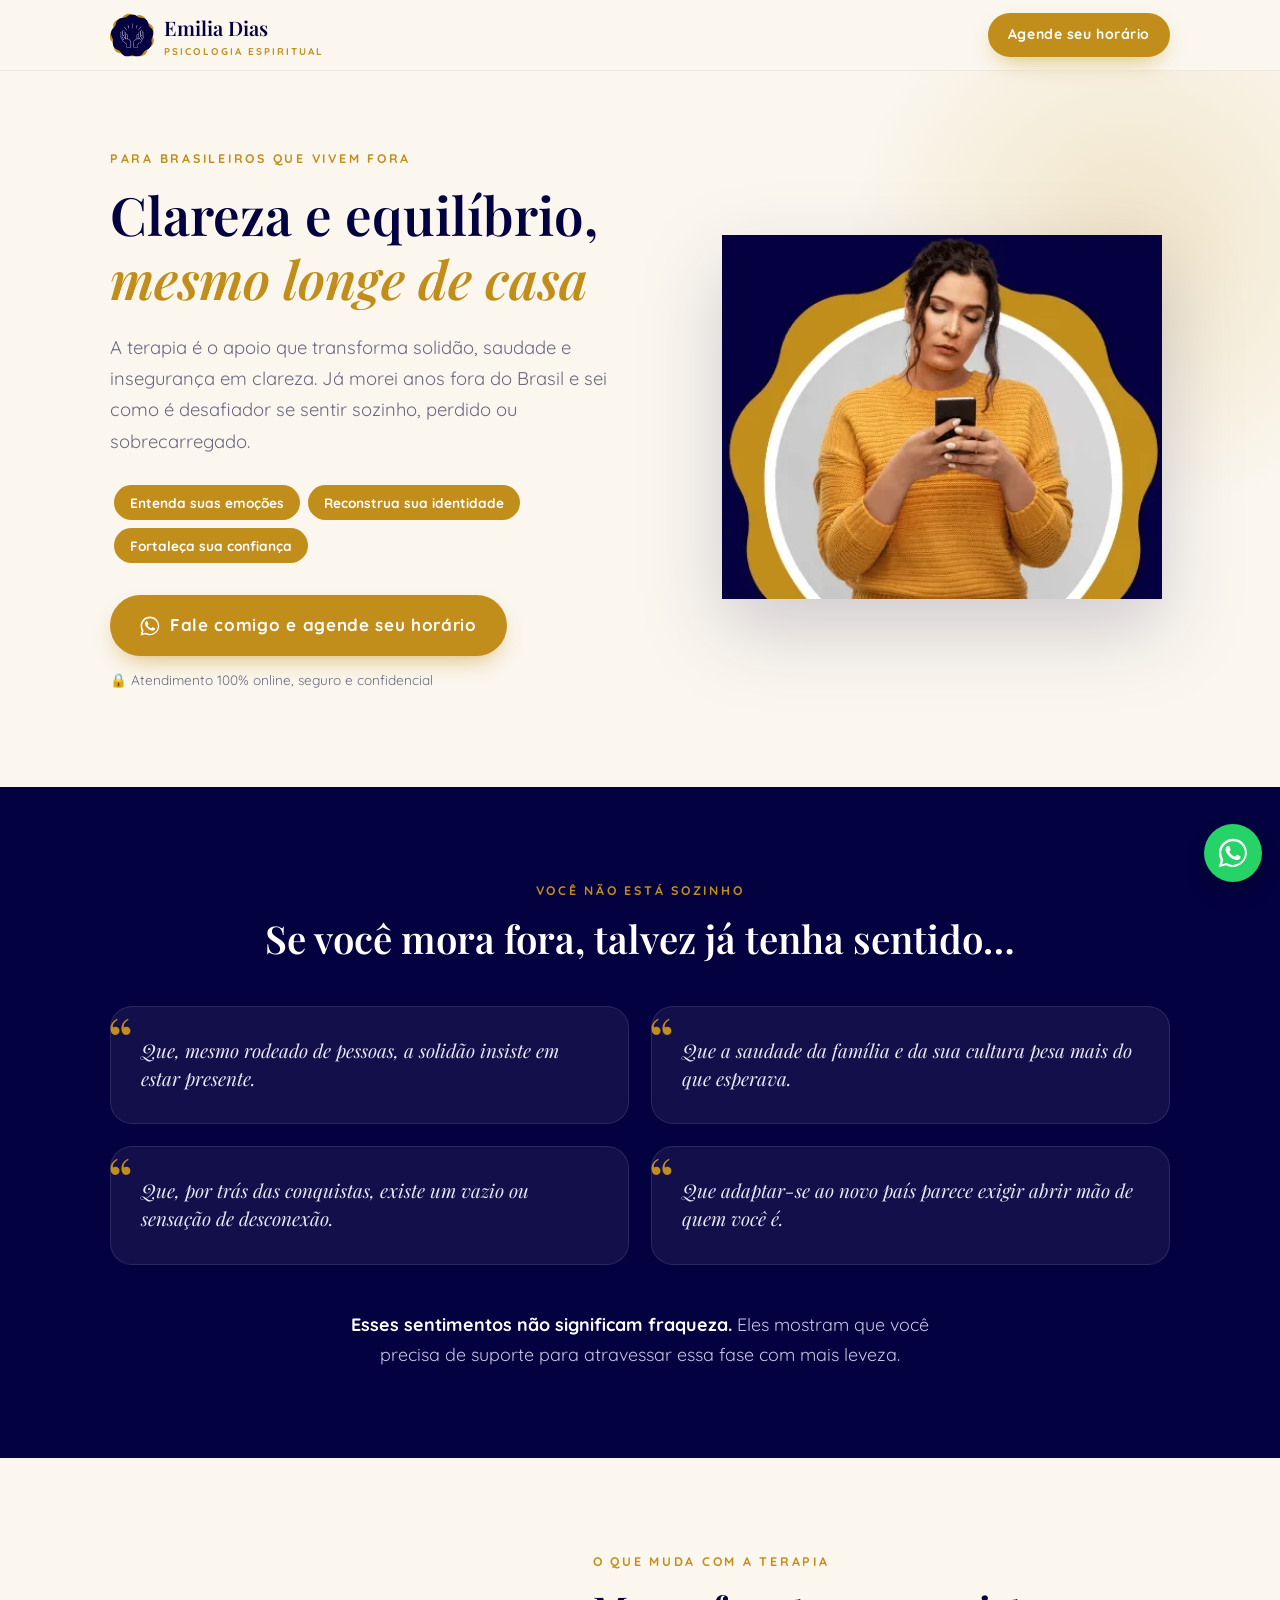
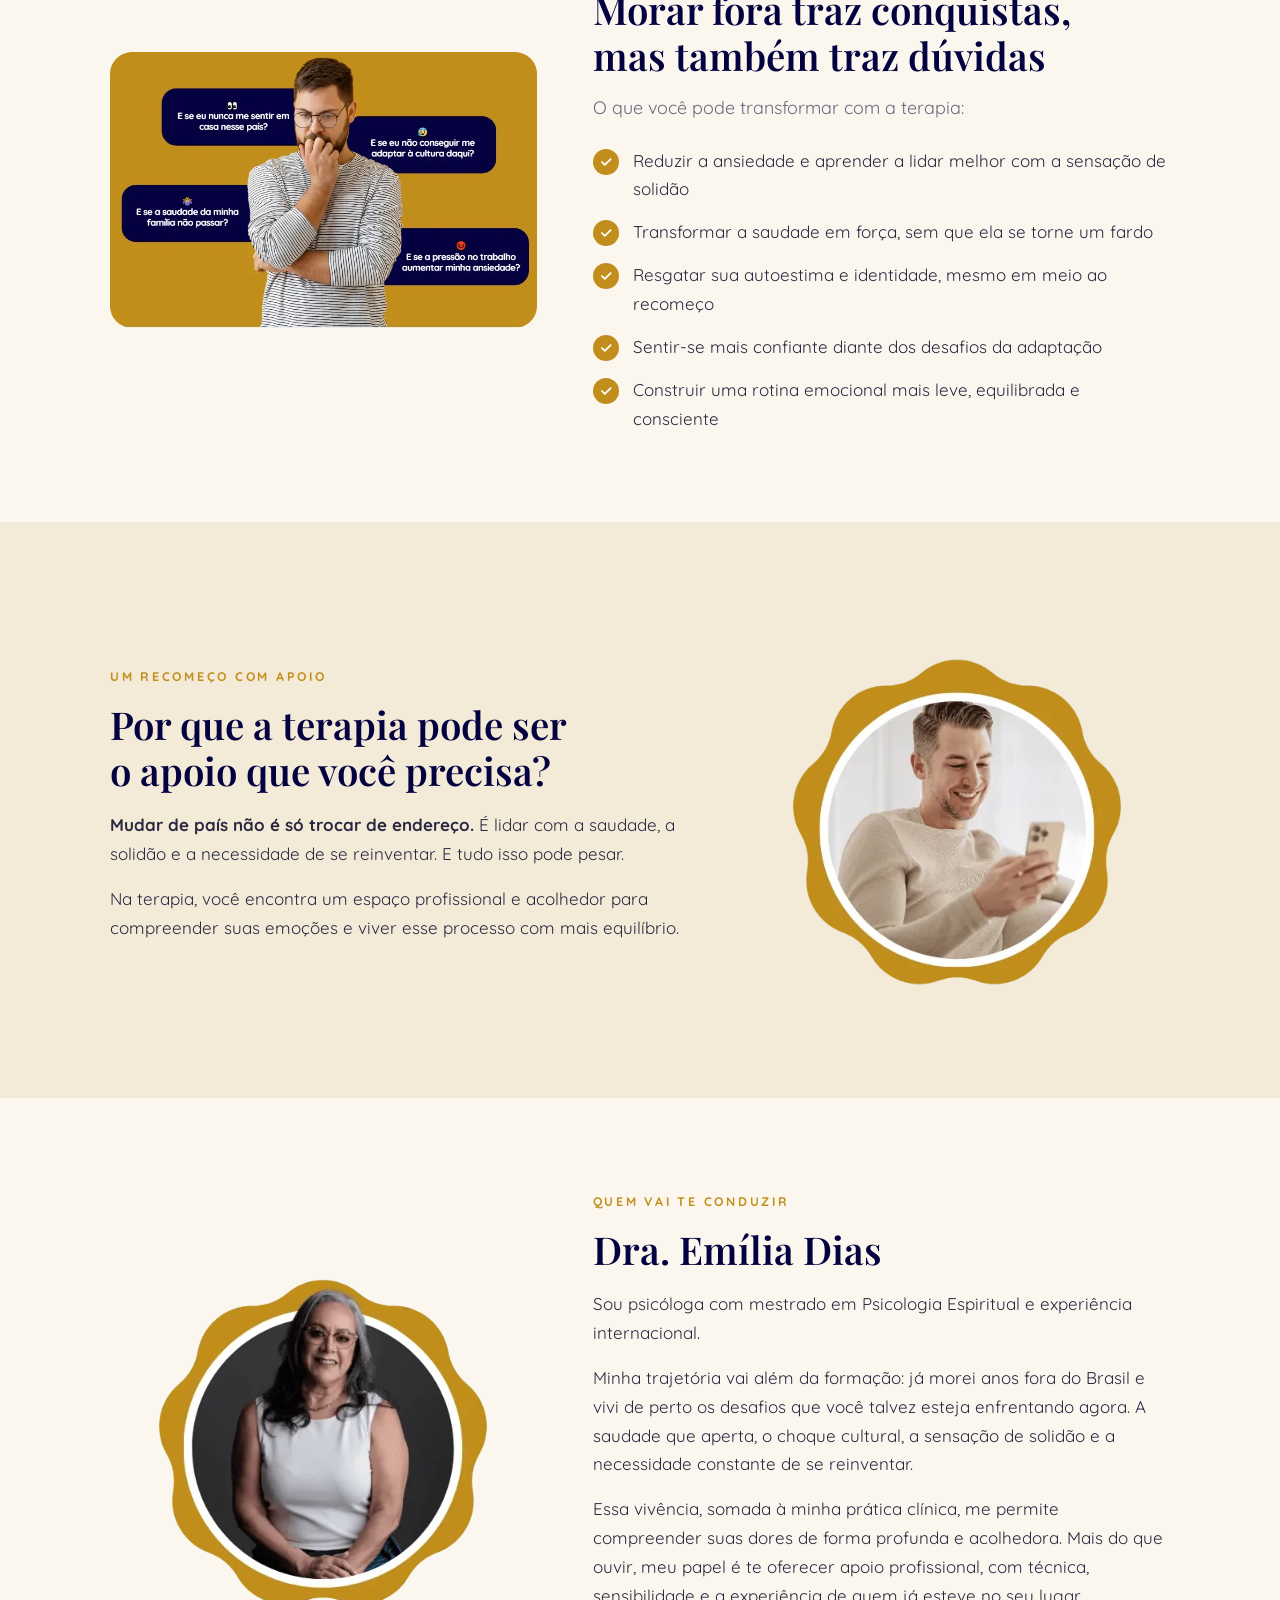
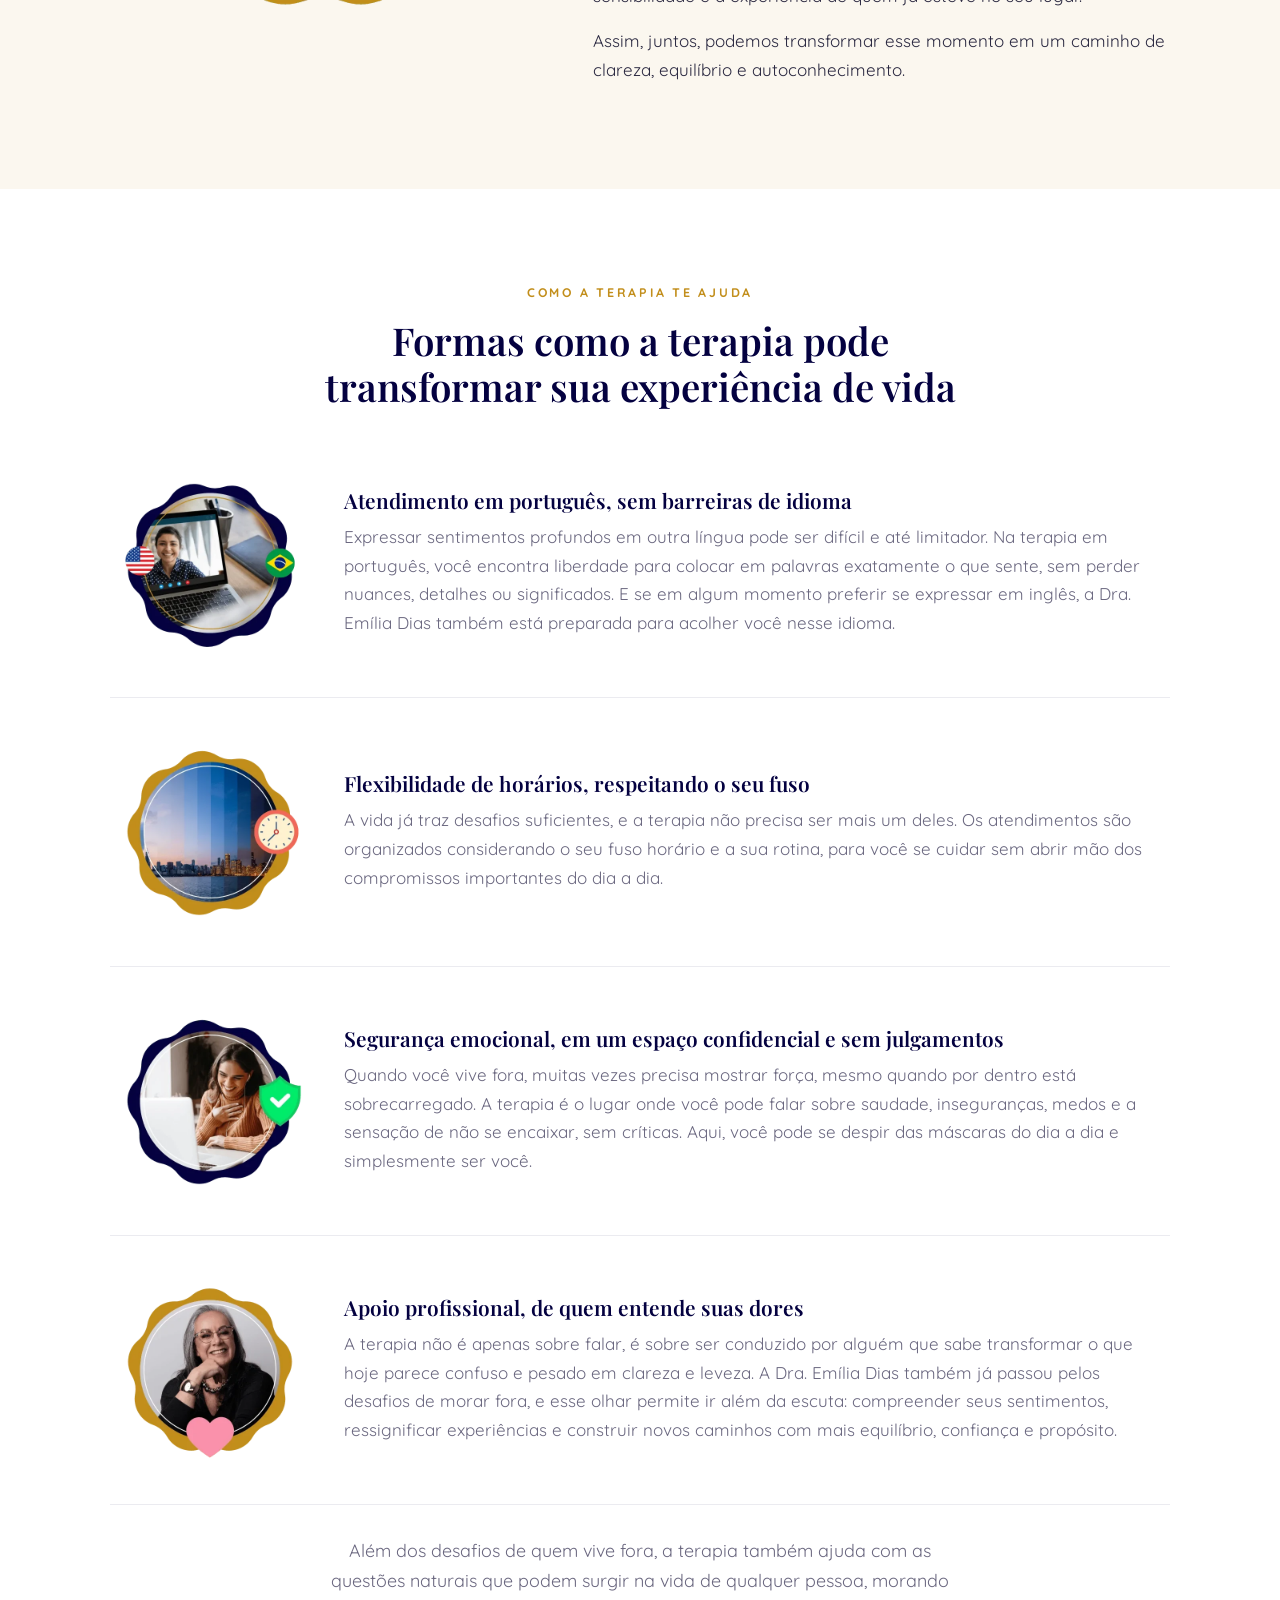
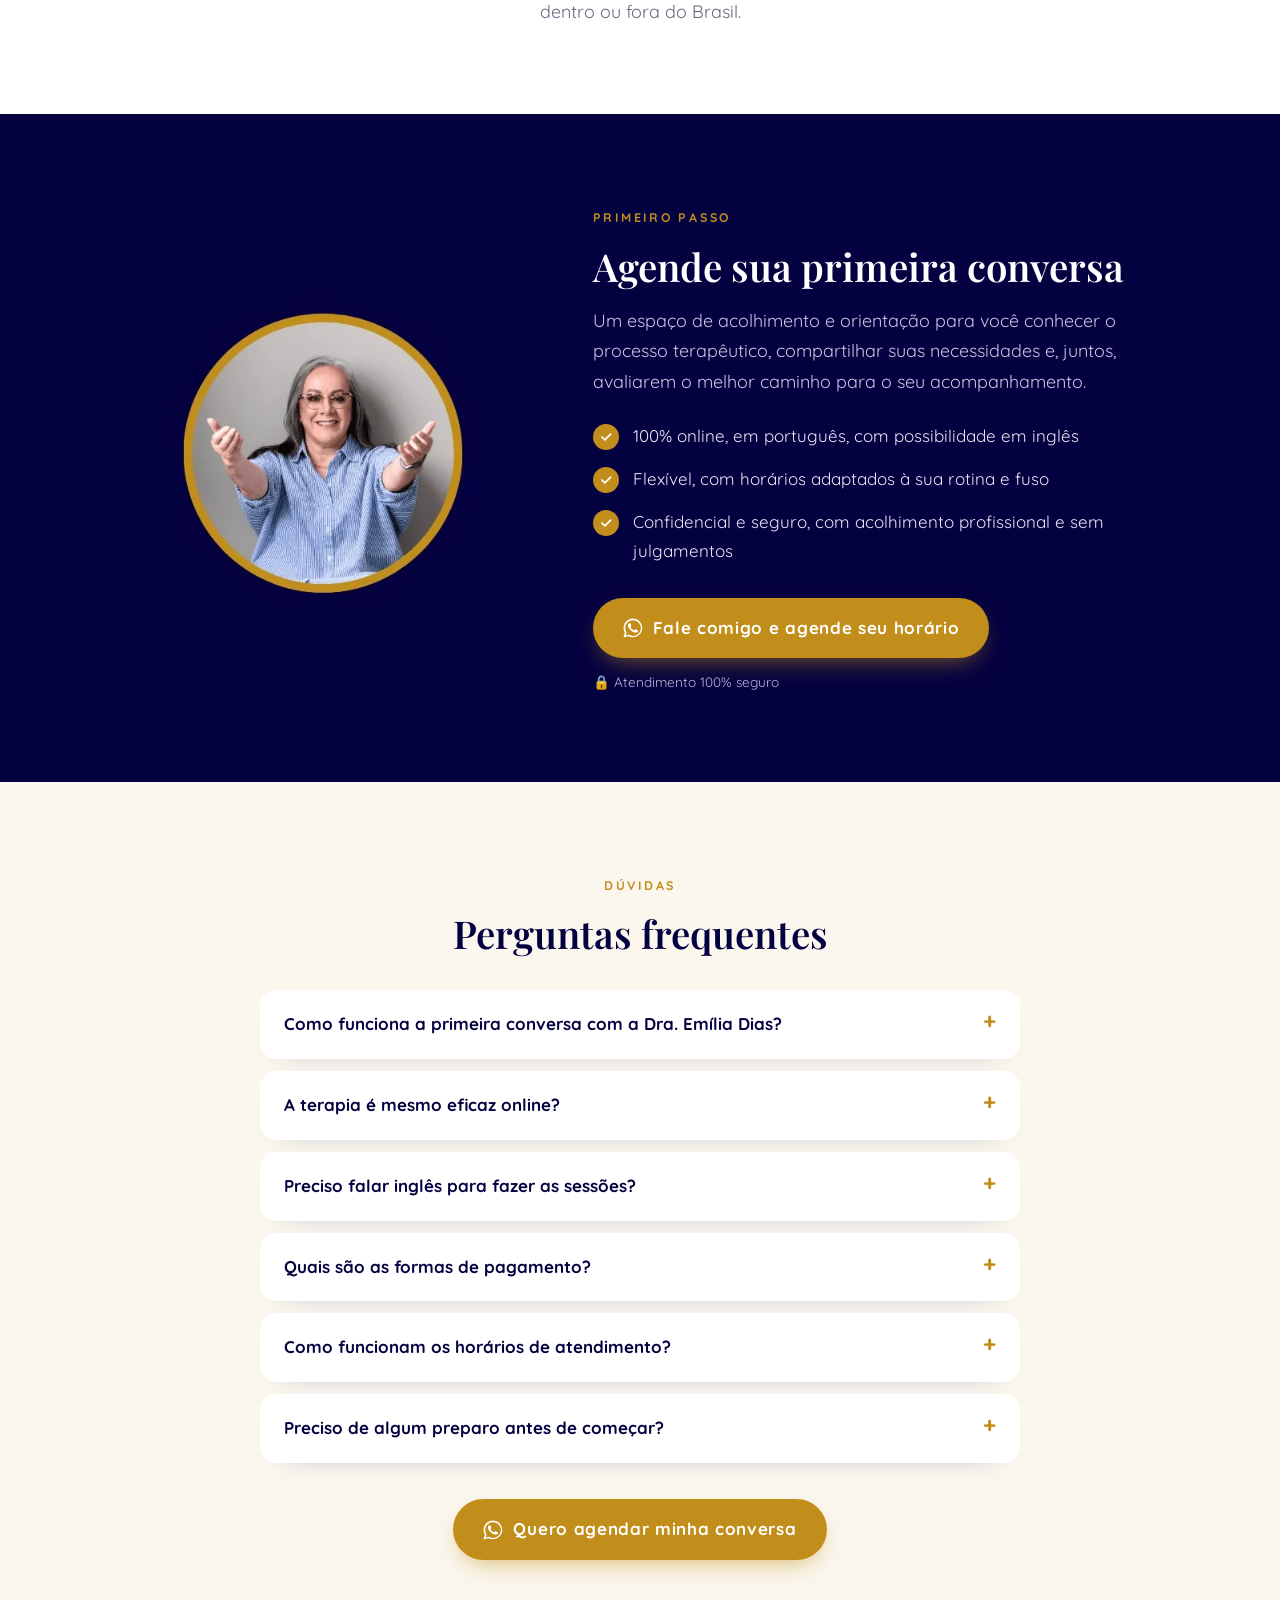
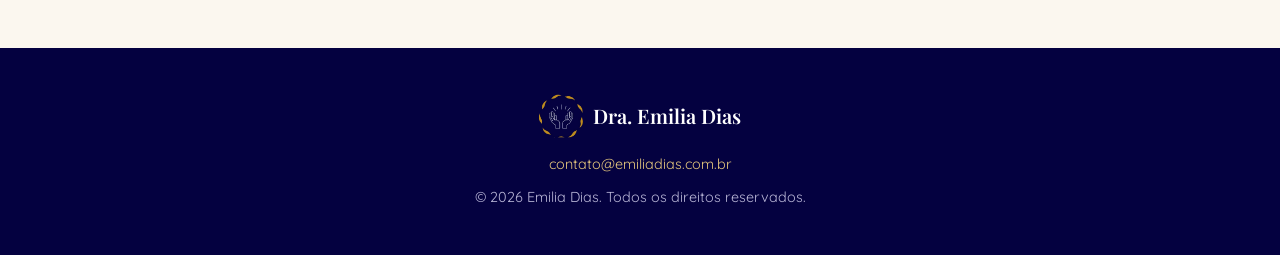
==== expatriados/index.html @ 456e0bb9 "site: home + expatriados (migração do WordPress) Co-Authored-By: Claude Opus 5.5 <noreply@anthropic." ====
<!doctype html>
<html lang="pt-BR">
<head>
<meta charset="utf-8">
<meta name="viewport" content="width=device-width,initial-scale=1">
<title>Terapia para brasileiros no exterior | Emilia Dias</title>
<meta name="description" content="Terapia online em português para quem mora fora do Brasil. Transforme solidão, saudade e insegurança em clareza e equilíbrio, com a Dra. Emília Dias.">
<link rel="canonical" href="https://emiliadias.com.br/expatriados/">
<meta property="og:title" content="Terapia para brasileiros no exterior | Emilia Dias">
<meta property="og:description" content="Clareza e equilíbrio, mesmo longe de casa. Atendimento 100% online, em português.">
<meta property="og:image" content="https://emiliadias.com.br/img/hero-celular.webp">
<meta property="og:type" content="website">
<link rel="icon" href="/img/icone.png">
<link rel="preconnect" href="https://fonts.googleapis.com"><link rel="preconnect" href="https://fonts.gstatic.com" crossorigin>
<link href="https://fonts.googleapis.com/css2?family=Playfair+Display:ital,wght@0,500;0,600;1,500&family=Quicksand:wght@400;500;700&display=swap" rel="stylesheet">
<link rel="stylesheet" href="/style.css">
<!-- Google Tag Manager -->
<script>(function(w,d,s,l,i){w[l]=w[l]||[];w[l].push({'gtm.start':new Date().getTime(),event:'gtm.js'});var f=d.getElementsByTagName(s)[0],j=d.createElement(s),dl=l!='dataLayer'?'&l='+l:'';j.async=true;j.src='https://www.googletagmanager.com/gtm.js?id='+i+dl;f.parentNode.insertBefore(j,f);})(window,document,'script','dataLayer','GTM-WFKLLGWW');</script>
</head>
<body>
<noscript><iframe src="https://www.googletagmanager.com/ns.html?id=GTM-WFKLLGWW" height="0" width="0" style="display:none;visibility:hidden"></iframe></noscript>

<header class="top">
  <div class="wrap">
    <a class="brand" href="/"><img src="/img/icone.webp" alt=""><span>Emilia Dias<small>Psicologia Espiritual</small></span></a>
    <a class="btn sm" data-wa href="#">Agende seu horário</a>
  </div>
</header>

<section class="hero">
  <div class="wrap">
    <div>
      <span class="eyebrow">Para brasileiros que vivem fora</span>
      <h1>Clareza e equilíbrio, <em>mesmo longe de casa</em></h1>
      <p class="lead">A terapia é o apoio que transforma solidão, saudade e insegurança em clareza. Já morei anos fora do Brasil e sei como é desafiador se sentir sozinho, perdido ou sobrecarregado.</p>
      <div style="margin:-8px 0 28px">
        <span class="pill">Entenda suas emoções</span><span class="pill">Reconstrua sua identidade</span><span class="pill">Fortaleça sua confiança</span>
      </div>
      <a class="btn" data-wa href="#"><svg viewBox="0 0 24 24"><use href="#wa"/></svg>Fale comigo e agende seu horário</a>
      <p class="note">🔒 Atendimento 100% online, seguro e confidencial</p>
    </div>
    <div class="halo"><img src="/img/hero-celular.webp" alt="Mulher olhando o celular" width="421" height="348"></div>
  </div>
</section>

<section class="dark">
  <div class="wrap">
    <div class="center reveal" style="margin-bottom:44px">
      <span class="eyebrow">Você não está sozinho</span>
      <h2>Se você mora fora, talvez já tenha sentido…</h2>
    </div>
    <div class="grid g2">
      <div class="card quote reveal">Que, mesmo rodeado de pessoas, a solidão insiste em estar presente.</div>
      <div class="card quote reveal">Que a saudade da família e da sua cultura pesa mais do que esperava.</div>
      <div class="card quote reveal">Que, por trás das conquistas, existe um vazio ou sensação de desconexão.</div>
      <div class="card quote reveal">Que adaptar-se ao novo país parece exigir abrir mão de quem você é.</div>
    </div>
    <p class="lead center reveal" style="margin:44px auto 0"><strong style="color:#fff">Esses sentimentos não significam fraqueza.</strong> Eles mostram que você precisa de suporte para atravessar essa fase com mais leveza.</p>
  </div>
</section>

<section>
  <div class="wrap split">
    <div class="media reveal"><img src="/img/duvidas.webp" alt="Homem pensativo com dúvidas sobre a vida fora do Brasil" loading="lazy" width="796" height="515" style="max-width:520px;border-radius:var(--radius)"></div>
    <div class="reveal">
      <span class="eyebrow">O que muda com a terapia</span>
      <h2>Morar fora traz conquistas, mas também traz dúvidas</h2>
      <p class="lead" style="margin:14px 0 24px">O que você pode transformar com a terapia:</p>
      <ul class="checks">
        <li>Reduzir a ansiedade e aprender a lidar melhor com a sensação de solidão</li>
        <li>Transformar a saudade em força, sem que ela se torne um fardo</li>
        <li>Resgatar sua autoestima e identidade, mesmo em meio ao recomeço</li>
        <li>Sentir-se mais confiante diante dos desafios da adaptação</li>
        <li>Construir uma rotina emocional mais leve, equilibrada e consciente</li>
      </ul>
    </div>
  </div>
</section>

<section style="background:var(--sand)">
  <div class="wrap split rev">
    <div class="media reveal"><img src="/img/homem-celular.webp" alt="Homem sorrindo ao celular" loading="lazy" width="500" height="500"></div>
    <div class="reveal prose">
      <span class="eyebrow">Um recomeço com apoio</span>
      <h2 style="margin-bottom:18px">Por que a terapia pode ser o apoio que você precisa?</h2>
      <p><strong>Mudar de país não é só trocar de endereço.</strong> É lidar com a saudade, a solidão e a necessidade de se reinventar. E tudo isso pode pesar.</p>
      <p>Na terapia, você encontra um espaço profissional e acolhedor para compreender suas emoções e viver esse processo com mais equilíbrio.</p>
    </div>
  </div>
</section>

<section>
  <div class="wrap split">
    <div class="media reveal"><img src="/img/emilia-retrato.webp" alt="Dra. Emília Dias" loading="lazy" width="500" height="500"></div>
    <div class="reveal prose">
      <span class="eyebrow">Quem vai te conduzir</span>
      <h2 style="margin-bottom:18px">Dra. Emília Dias</h2>
      <p>Sou psicóloga com mestrado em Psicologia Espiritual e experiência internacional.</p>
      <p>Minha trajetória vai além da formação: já morei anos fora do Brasil e vivi de perto os desafios que você talvez esteja enfrentando agora. A saudade que aperta, o choque cultural, a sensação de solidão e a necessidade constante de se reinventar.</p>
      <p>Essa vivência, somada à minha prática clínica, me permite compreender suas dores de forma profunda e acolhedora. Mais do que ouvir, meu papel é te oferecer apoio profissional, com técnica, sensibilidade e a experiência de quem já esteve no seu lugar.</p>
      <p>Assim, juntos, podemos transformar esse momento em um caminho de clareza, equilíbrio e autoconhecimento.</p>
    </div>
  </div>
</section>

<section style="background:#fff">
  <div class="wrap">
    <div class="center reveal" style="margin-bottom:20px">
      <span class="eyebrow">Como a terapia te ajuda</span>
      <h2>Formas como a terapia pode transformar sua experiência de vida</h2>
    </div>
    <div class="benefit reveal">
      <img src="/img/idioma.webp" alt="" loading="lazy" width="500" height="500">
      <div><h3>Atendimento em português, sem barreiras de idioma</h3>
      <p>Expressar sentimentos profundos em outra língua pode ser difícil e até limitador. Na terapia em português, você encontra liberdade para colocar em palavras exatamente o que sente, sem perder nuances, detalhes ou significados. E se em algum momento preferir se expressar em inglês, a Dra. Emília Dias também está preparada para acolher você nesse idioma.</p></div>
    </div>
    <div class="benefit reveal">
      <img src="/img/fuso.webp" alt="" loading="lazy" width="500" height="500">
      <div><h3>Flexibilidade de horários, respeitando o seu fuso</h3>
      <p>A vida já traz desafios suficientes, e a terapia não precisa ser mais um deles. Os atendimentos são organizados considerando o seu fuso horário e a sua rotina, para você se cuidar sem abrir mão dos compromissos importantes do dia a dia.</p></div>
    </div>
    <div class="benefit reveal">
      <img src="/img/seguranca.webp" alt="" loading="lazy" width="500" height="500">
      <div><h3>Segurança emocional, em um espaço confidencial e sem julgamentos</h3>
      <p>Quando você vive fora, muitas vezes precisa mostrar força, mesmo quando por dentro está sobrecarregado. A terapia é o lugar onde você pode falar sobre saudade, inseguranças, medos e a sensação de não se encaixar, sem críticas. Aqui, você pode se despir das máscaras do dia a dia e simplesmente ser você.</p></div>
    </div>
    <div class="benefit reveal">
      <img src="/img/apoio.webp" alt="" loading="lazy" width="500" height="500">
      <div><h3>Apoio profissional, de quem entende suas dores</h3>
      <p>A terapia não é apenas sobre falar, é sobre ser conduzido por alguém que sabe transformar o que hoje parece confuso e pesado em clareza e leveza. A Dra. Emília Dias também já passou pelos desafios de morar fora, e esse olhar permite ir além da escuta: compreender seus sentimentos, ressignificar experiências e construir novos caminhos com mais equilíbrio, confiança e propósito.</p></div>
    </div>
    <p class="lead center reveal" style="margin:30px auto 0">Além dos desafios de quem vive fora, a terapia também ajuda com as questões naturais que podem surgir na vida de qualquer pessoa, morando dentro ou fora do Brasil.</p>
  </div>
</section>

<section class="dark">
  <div class="wrap split">
    <div class="media reveal"><img src="/img/emilia-acolhe.webp" alt="Dra. Emília Dias de braços abertos" loading="lazy" width="500" height="500"></div>
    <div class="reveal">
      <span class="eyebrow">Primeiro passo</span>
      <h2>Agende sua primeira conversa</h2>
      <p class="lead" style="margin:16px 0 26px">Um espaço de acolhimento e orientação para você conhecer o processo terapêutico, compartilhar suas necessidades e, juntos, avaliarem o melhor caminho para o seu acompanhamento.</p>
      <ul class="checks" style="margin-bottom:32px">
        <li>100% online, em português, com possibilidade em inglês</li>
        <li>Flexível, com horários adaptados à sua rotina e fuso</li>
        <li>Confidencial e seguro, com acolhimento profissional e sem julgamentos</li>
      </ul>
      <a class="btn" data-wa href="#"><svg viewBox="0 0 24 24"><use href="#wa"/></svg>Fale comigo e agende seu horário</a>
      <p class="note" style="color:#b9b6d6">🔒 Atendimento 100% seguro</p>
    </div>
  </div>
</section>

<section class="faq">
  <div class="wrap" style="max-width:800px">
    <div class="center reveal" style="margin-bottom:34px">
      <span class="eyebrow">Dúvidas</span>
      <h2>Perguntas frequentes</h2>
    </div>
    <details><summary>Como funciona a primeira conversa com a Dra. Emília Dias?</summary><p>É um momento de acolhimento e avaliação, em que você pode compartilhar suas necessidades e entender como o processo terapêutico funciona. Juntos, vocês definem o melhor caminho para o seu acompanhamento psicológico.</p></details>
    <details><summary>A terapia é mesmo eficaz online?</summary><p>Sim. A terapia online é tão eficaz quanto a presencial. Você terá um espaço seguro, confidencial e acolhedor, podendo se expressar com liberdade no conforto da sua casa, em qualquer lugar do mundo.</p></details>
    <details><summary>Preciso falar inglês para fazer as sessões?</summary><p>Não. Os atendimentos são feitos em português, sem barreiras de idioma. Caso prefira, a Dra. Emília Dias também pode conduzir a sessão em inglês.</p></details>
    <details><summary>Quais são as formas de pagamento?</summary><p>Você pode pagar via PIX ou cartão de crédito internacional, de forma prática e segura pelo Mercado Pago.</p></details>
    <details><summary>Como funcionam os horários de atendimento?</summary><p>Os horários são flexíveis e adaptados ao seu fuso, sempre dentro da agenda da Dra. Emília Dias, para que você consiga manter a terapia sem comprometer sua rotina.</p></details>
    <details><summary>Preciso de algum preparo antes de começar?</summary><p>Não. Basta ter um local tranquilo e acesso à internet. O mais importante é estar disposto a olhar para dentro e dar o primeiro passo em direção ao seu bem-estar emocional.</p></details>
    <div class="center" style="margin-top:36px"><a class="btn" data-wa href="#"><svg viewBox="0 0 24 24"><use href="#wa"/></svg>Quero agendar minha conversa</a></div>
  </div>
</section>

<footer>
  <div class="wrap">
    <a class="brand" href="/"><img src="/img/icone.webp" alt=""><span>Dra. Emilia Dias</span></a>
    <p><a href="mailto:contato@emiliadias.com.br">contato@emiliadias.com.br</a></p>
    <p style="margin-top:8px">© <span id="ano">2026</span> Emilia Dias. Todos os direitos reservados.</p>
  </div>
</footer>

<a class="float" data-wa href="#" aria-label="Falar no WhatsApp"><svg viewBox="0 0 24 24"><use href="#wa"/></svg></a>

<svg width="0" height="0" style="position:absolute"><symbol id="wa" viewBox="0 0 24 24"><path d="M17.47 14.38c-.3-.15-1.76-.87-2.03-.97-.27-.1-.47-.15-.67.15-.2.3-.77.97-.94 1.17-.17.2-.35.22-.65.07-.3-.15-1.26-.46-2.4-1.48-.89-.79-1.49-1.77-1.66-2.07-.17-.3-.02-.46.13-.61.13-.13.3-.35.45-.52.15-.17.2-.3.3-.5.1-.2.05-.37-.02-.52-.08-.15-.67-1.62-.92-2.22-.24-.58-.49-.5-.67-.51h-.57c-.2 0-.52.07-.8.37-.27.3-1.04 1.02-1.04 2.48s1.07 2.88 1.21 3.08c.15.2 2.1 3.2 5.08 4.49.71.31 1.26.49 1.69.63.71.23 1.36.2 1.87.12.57-.09 1.76-.72 2.01-1.41.25-.7.25-1.29.17-1.41-.07-.13-.27-.2-.57-.35M12.05 21.5h-.01a9.4 9.4 0 0 1-4.8-1.31l-.34-.2-3.57.93.95-3.48-.22-.36a9.43 9.43 0 0 1-1.44-5.03c0-5.2 4.24-9.44 9.45-9.44a9.4 9.4 0 0 1 6.68 2.77 9.38 9.38 0 0 1 2.76 6.68c0 5.2-4.24 9.44-9.46 9.44m8.04-17.48A11.3 11.3 0 0 0 12.05.67C5.78.67.68 5.77.68 12.04c0 2 .52 3.96 1.52 5.68L.58 23.33l5.73-1.5a11.33 11.33 0 0 0 5.43 1.38h.01c6.26 0 11.36-5.1 11.37-11.37a11.3 11.3 0 0 0-3.33-8.04"/></symbol></svg>
<script>
  // repassa a origem do anúncio (utm_campaign) na mensagem, já que o formulário saiu
  var q=new URLSearchParams(location.search), camp=q.get('utm_campaign');
  var msg='Oi, Dra. Emília! Moro fora do Brasil e gostaria de agendar uma primeira conversa.'+(camp?' ('+camp+')':'');
  var WA='https://wa.me/5512992134004?text='+encodeURIComponent(msg);
  document.querySelectorAll('[data-wa]').forEach(function(a){a.href=WA;a.target='_blank';a.rel='noopener';a.addEventListener('click',function(){(window.dataLayer=window.dataLayer||[]).push({event:'whatsapp_click',page:'expatriados'})})});
  document.getElementById('ano').textContent=new Date().getFullYear();
  var io=new IntersectionObserver(function(es){es.forEach(function(e){if(e.isIntersecting){e.target.classList.add('in');io.unobserve(e.target)}})},{threshold:.15});
  document.querySelectorAll('.reveal').forEach(function(el){io.observe(el)});
</script>
</body>
</html>
---- style.css ----
:root{
  --navy:#040140; --navy-2:#14105a; --gold:#c28e1b; --gold-soft:#e6c77d;
  --cream:#fbf7ef; --sand:#f3ead8; --ink:#2a2840; --muted:#6b6880;
  --radius:22px; --wrap:1100px;
  --serif:'Playfair Display',Georgia,serif; --sans:'Quicksand',system-ui,sans-serif;
}
*{box-sizing:border-box;margin:0;padding:0}
html{scroll-behavior:smooth}
body{font-family:var(--sans);color:var(--ink);background:var(--cream);line-height:1.7;font-size:17px;-webkit-font-smoothing:antialiased}
img{max-width:100%;height:auto;display:block}
a{color:inherit}
.wrap{max-width:var(--wrap);margin:0 auto;padding:0 20px}
h1,h2,h3{font-family:var(--serif);color:var(--navy);line-height:1.2;font-weight:600}
h1{font-size:clamp(2.1rem,5vw,3.3rem);text-wrap:balance}
h2{text-wrap:balance}
h2{font-size:clamp(1.6rem,3.6vw,2.4rem)}
h3{font-size:1.3rem}
em{font-style:italic;color:var(--gold)}
.eyebrow{display:inline-block;font-size:.78rem;letter-spacing:.22em;text-transform:uppercase;color:var(--gold);font-weight:700;margin-bottom:14px}
section{padding:88px 0}

/* topo */
.top{position:sticky;top:0;z-index:20;background:rgba(251,247,239,.86);backdrop-filter:blur(10px);border-bottom:1px solid rgba(4,1,64,.06)}
.top .wrap{display:flex;align-items:center;justify-content:space-between;height:70px}
.brand{display:flex;align-items:center;gap:10px;text-decoration:none}
.brand img{width:44px;height:44px}
.brand span{font-family:var(--serif);font-size:1.25rem;color:var(--navy);font-weight:600}
.brand small{display:block;font-family:var(--sans);font-size:.62rem;letter-spacing:.2em;color:var(--gold);text-transform:uppercase;font-weight:700;margin-top:-2px}

/* botões */
.btn{display:inline-flex;align-items:center;gap:10px;background:var(--gold);color:#fff;text-decoration:none;font-weight:700;letter-spacing:.04em;padding:16px 30px;border-radius:999px;box-shadow:0 10px 26px -10px rgba(194,142,27,.7);transition:transform .2s,box-shadow .2s,background .2s}
.btn:hover{transform:translateY(-2px);background:#b07f12;box-shadow:0 14px 30px -10px rgba(194,142,27,.8)}
.btn svg{width:20px;height:20px;fill:currentColor}
.btn.sm{padding:10px 20px;font-size:.88rem}
.btn.ghost{background:transparent;color:var(--navy);border:1.5px solid var(--navy);box-shadow:none}
.btn.ghost:hover{background:var(--navy);color:#fff}
.note{font-size:.85rem;color:var(--muted);margin-top:12px;display:flex;align-items:center;gap:6px}

/* hero */
.hero{position:relative;overflow:hidden;padding:72px 0 96px}
.hero::before{content:"";position:absolute;width:620px;height:620px;right:-160px;top:-140px;background:radial-gradient(circle,rgba(194,142,27,.18),transparent 65%);border-radius:50%}
.hero .wrap{display:grid;grid-template-columns:1.1fr .9fr;gap:48px;align-items:center;position:relative}
.hero p.lead{font-size:1.15rem;color:var(--muted);margin:22px 0 32px;max-width:520px}
.halo{position:relative;justify-self:center;max-width:440px;width:100%}
.halo img{width:100%;filter:drop-shadow(0 30px 40px rgba(4,1,64,.18));animation:float 7s ease-in-out infinite}
@keyframes float{50%{transform:translateY(-10px)}}

/* faixa escura */
.dark{background:var(--navy);color:#e9e7f5}
.dark h2,.dark h3{color:#fff}
.dark .muted{color:#b9b6d6}

/* cards */
.grid{display:grid;gap:22px}
.g2{grid-template-columns:repeat(2,1fr)}
.g3{grid-template-columns:repeat(3,1fr)}
.card{background:#fff;border-radius:var(--radius);padding:30px;box-shadow:0 1px 0 rgba(4,1,64,.04),0 18px 40px -26px rgba(4,1,64,.35)}
.dark .card{background:rgba(255,255,255,.06);box-shadow:none;border:1px solid rgba(255,255,255,.1)}
.quote{font-family:var(--serif);font-size:1.18rem;font-style:italic;line-height:1.5;position:relative;padding-top:30px}
.quote::before{content:"\201C";position:absolute;top:-16px;left:-4px;font-size:4rem;color:var(--gold);font-style:normal}

.checks{list-style:none;display:grid;gap:14px}
.checks li{display:flex;gap:14px;align-items:flex-start}
.checks li::before{content:"";flex:0 0 26px;height:26px;border-radius:50%;background:var(--gold) url("data:image/svg+xml,%3Csvg xmlns='http://www.w3.org/2000/svg' viewBox='0 0 24 24' fill='none' stroke='white' stroke-width='3' stroke-linecap='round' stroke-linejoin='round'%3E%3Cpath d='M5 12l5 5L20 7'/%3E%3C/svg%3E") center/14px no-repeat;margin-top:2px}

.split{display:grid;grid-template-columns:.85fr 1.15fr;gap:56px;align-items:center}
.split.rev{grid-template-columns:1.15fr .85fr}
.split.rev .media{order:2}
.media img{max-width:400px;margin:0 auto;width:100%}
.prose p{margin-bottom:16px}
.center{text-align:center}
.center .lead{margin-left:auto;margin-right:auto}
.lead{font-size:1.12rem;color:var(--muted);max-width:640px}
.dark .lead{color:#c8c5e3}

.pill{display:inline-block;background:var(--gold);color:#fff;font-weight:700;border-radius:999px;padding:6px 16px;font-size:.85rem;margin:4px}

/* beneficios */
.benefit{display:grid;grid-template-columns:200px 1fr;gap:34px;align-items:center;padding:34px 0;border-bottom:1px solid rgba(4,1,64,.08)}
.benefit:last-child{border-bottom:0}
.benefit img{width:200px}
.benefit p{color:var(--muted);margin-top:10px}

/* faq */
.faq details{background:#fff;border-radius:16px;padding:20px 24px;margin-bottom:12px;box-shadow:0 12px 30px -24px rgba(4,1,64,.4)}
.faq summary{cursor:pointer;font-weight:700;color:var(--navy);list-style:none;display:flex;justify-content:space-between;gap:16px}
.faq summary::-webkit-details-marker{display:none}
.faq summary::after{content:"+";font-size:1.4rem;color:var(--gold);line-height:1;transition:transform .2s}
.faq details[open] summary::after{transform:rotate(45deg)}
.faq details p{margin-top:12px;color:var(--muted)}

/* rodapé */
footer{background:var(--navy);color:#b9b6d6;padding:46px 0;text-align:center;font-size:.9rem}
footer .brand{justify-content:center;margin-bottom:14px}
footer .brand span{color:#fff}
footer a{color:var(--gold-soft);text-decoration:none}

/* whatsapp flutuante */
.float{position:fixed;right:18px;bottom:18px;width:58px;height:58px;border-radius:50%;background:#25d366;display:grid;place-items:center;box-shadow:0 12px 26px -8px rgba(0,0,0,.35);z-index:30;transition:transform .2s}
.float:hover{transform:scale(1.07)}
.float svg{width:30px;height:30px;fill:#fff}

.reveal{opacity:0;transform:translateY(18px);transition:opacity .7s ease,transform .7s ease}
.reveal.in{opacity:1;transform:none}
@media (prefers-reduced-motion:reduce){.reveal{opacity:1;transform:none}.halo img{animation:none}}

@media (max-width:860px){
  section{padding:64px 0}
  .hero{padding:40px 0 64px}
  .hero .wrap,.split,.split.rev{grid-template-columns:1fr;gap:32px}
  .split.rev .media{order:0}
  .halo{max-width:320px}
  .g2,.g3{grid-template-columns:1fr}
  .benefit{grid-template-columns:1fr;text-align:center;gap:16px}
  .benefit img{width:170px;margin:0 auto}
  .top .btn.sm{display:none}
  .media img{max-width:300px}
}
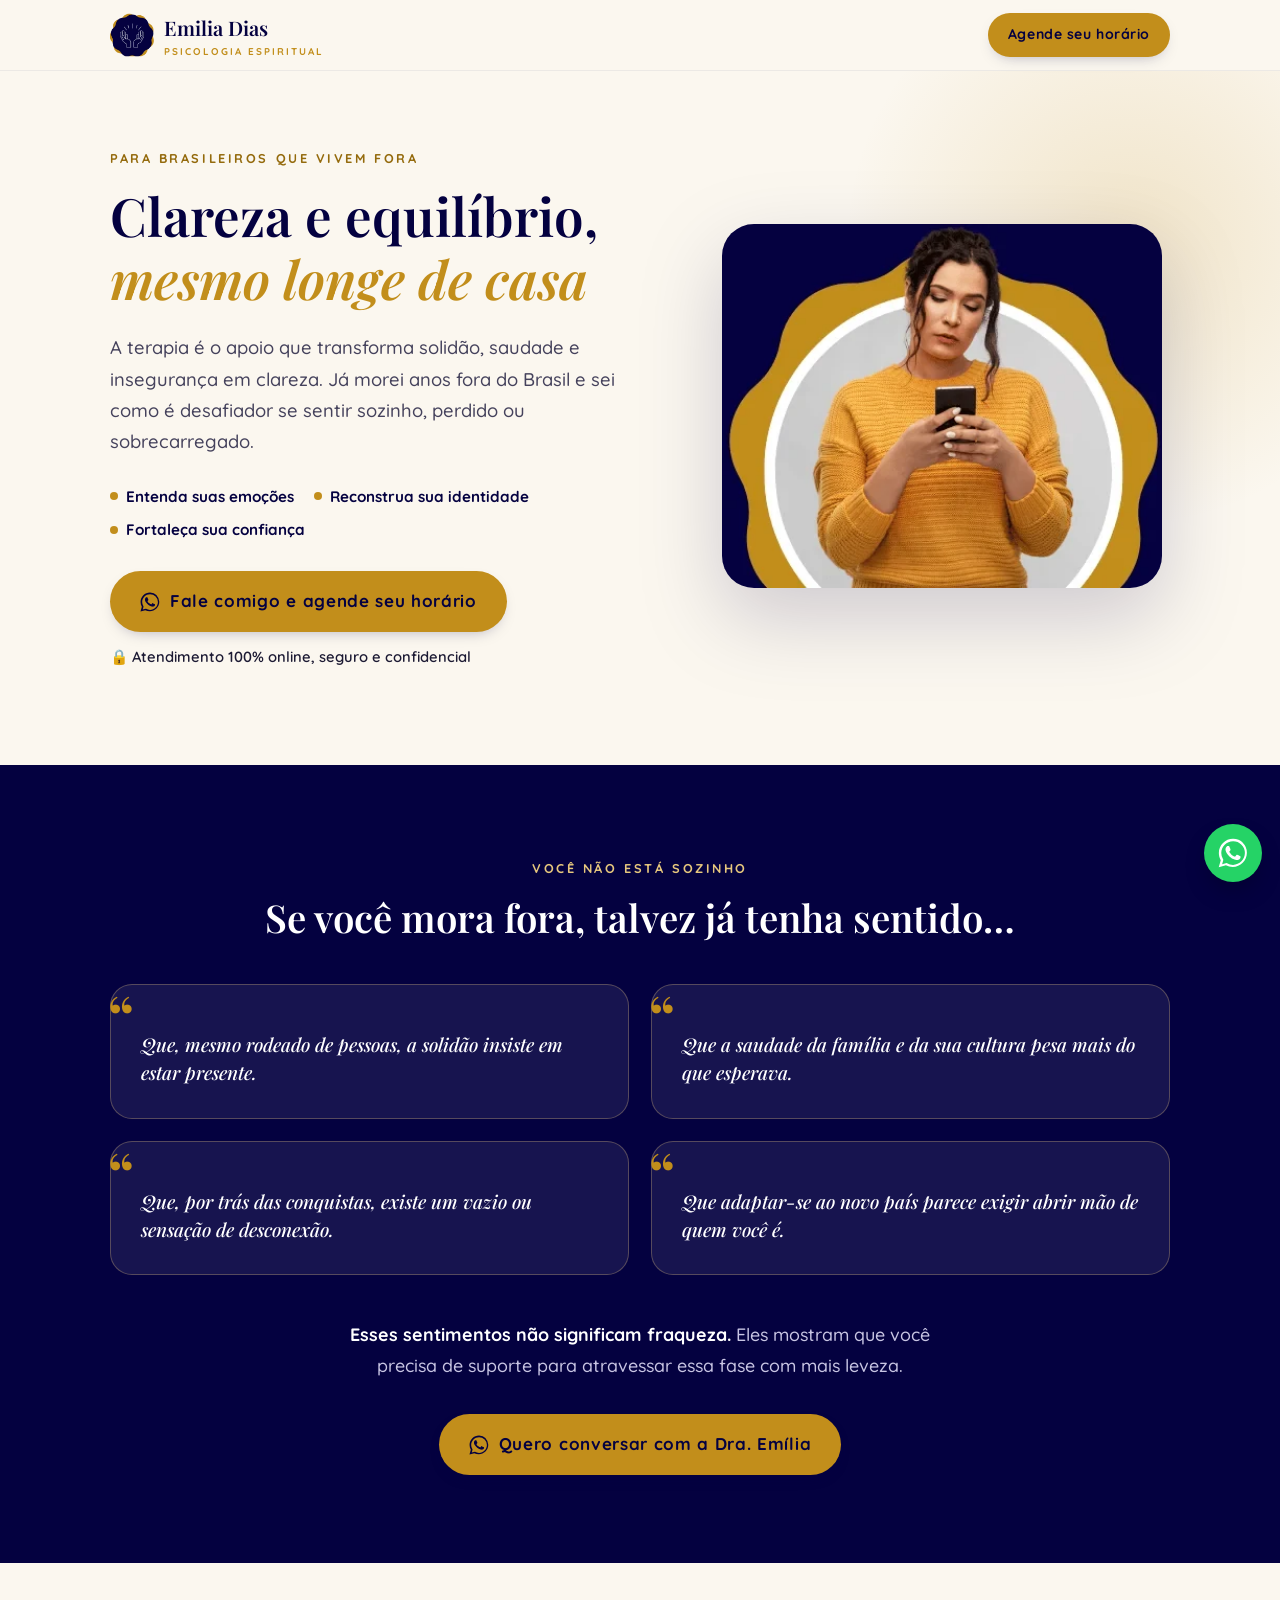
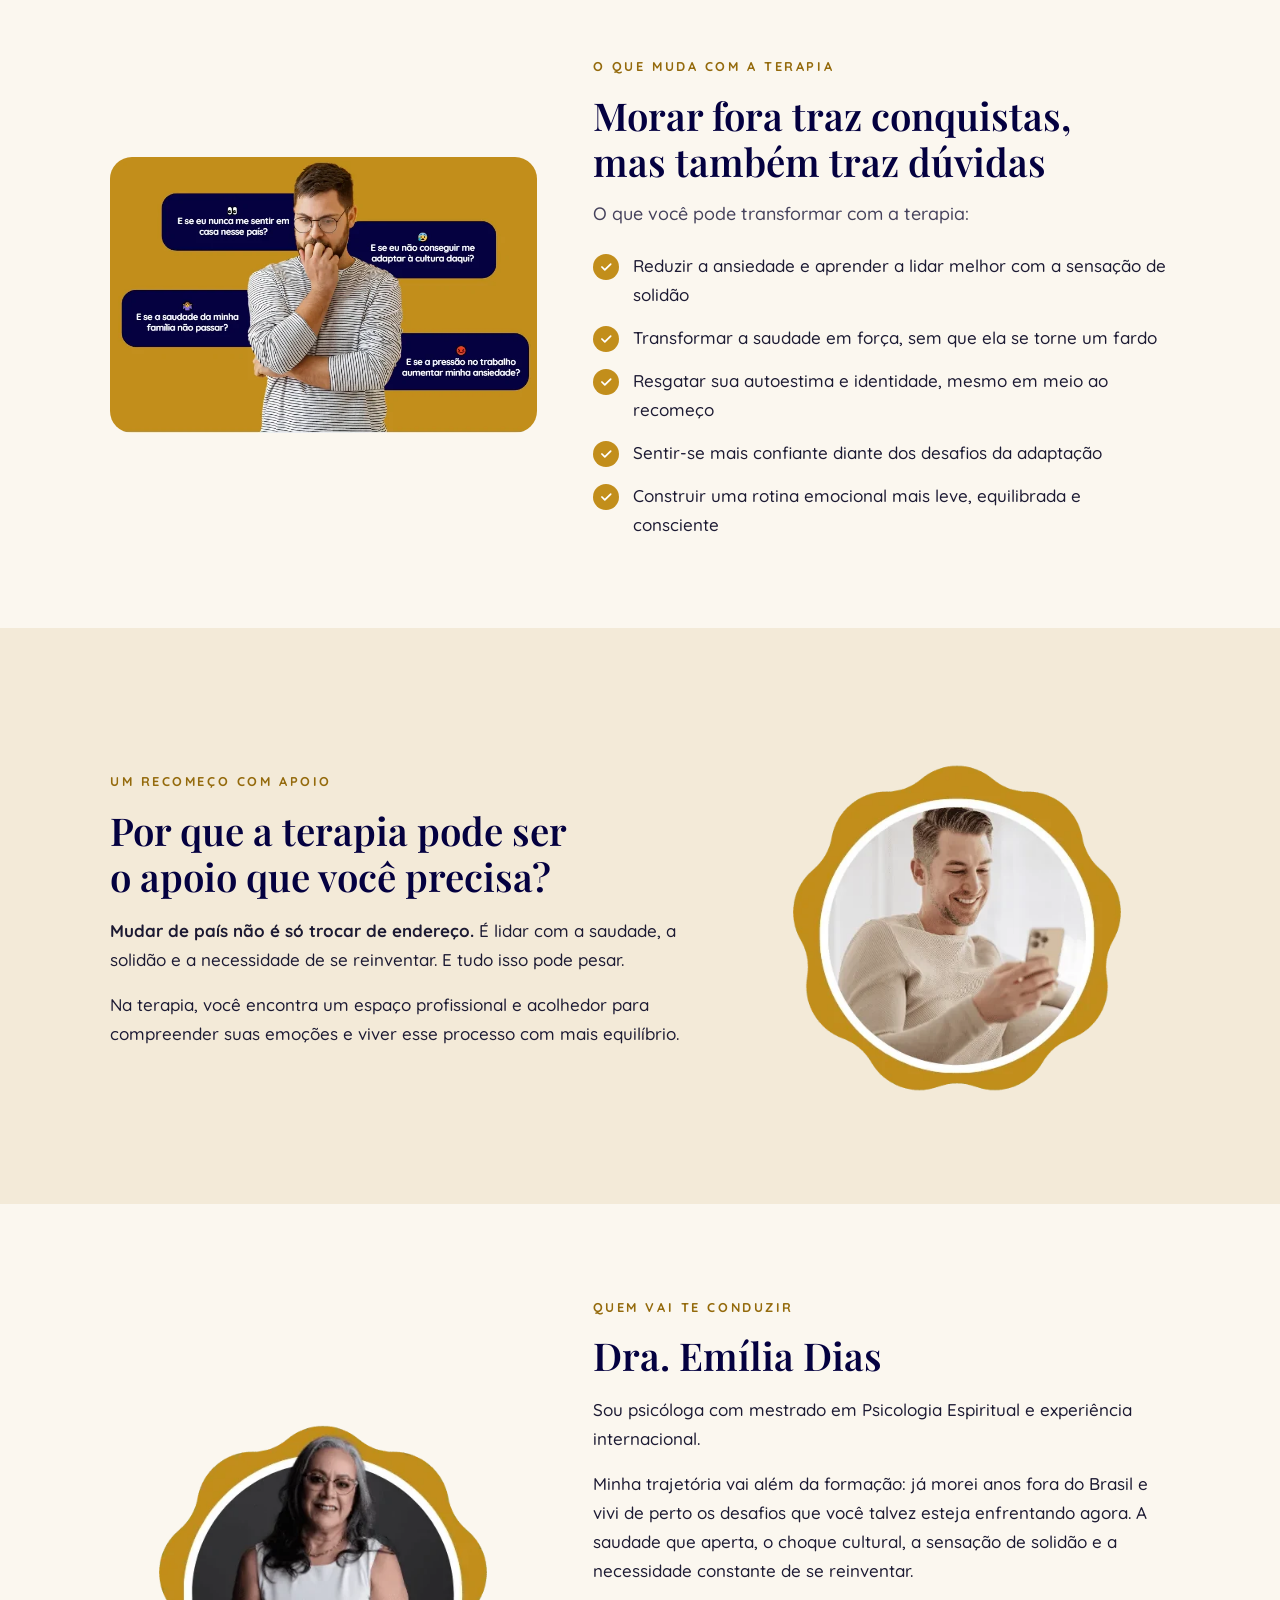
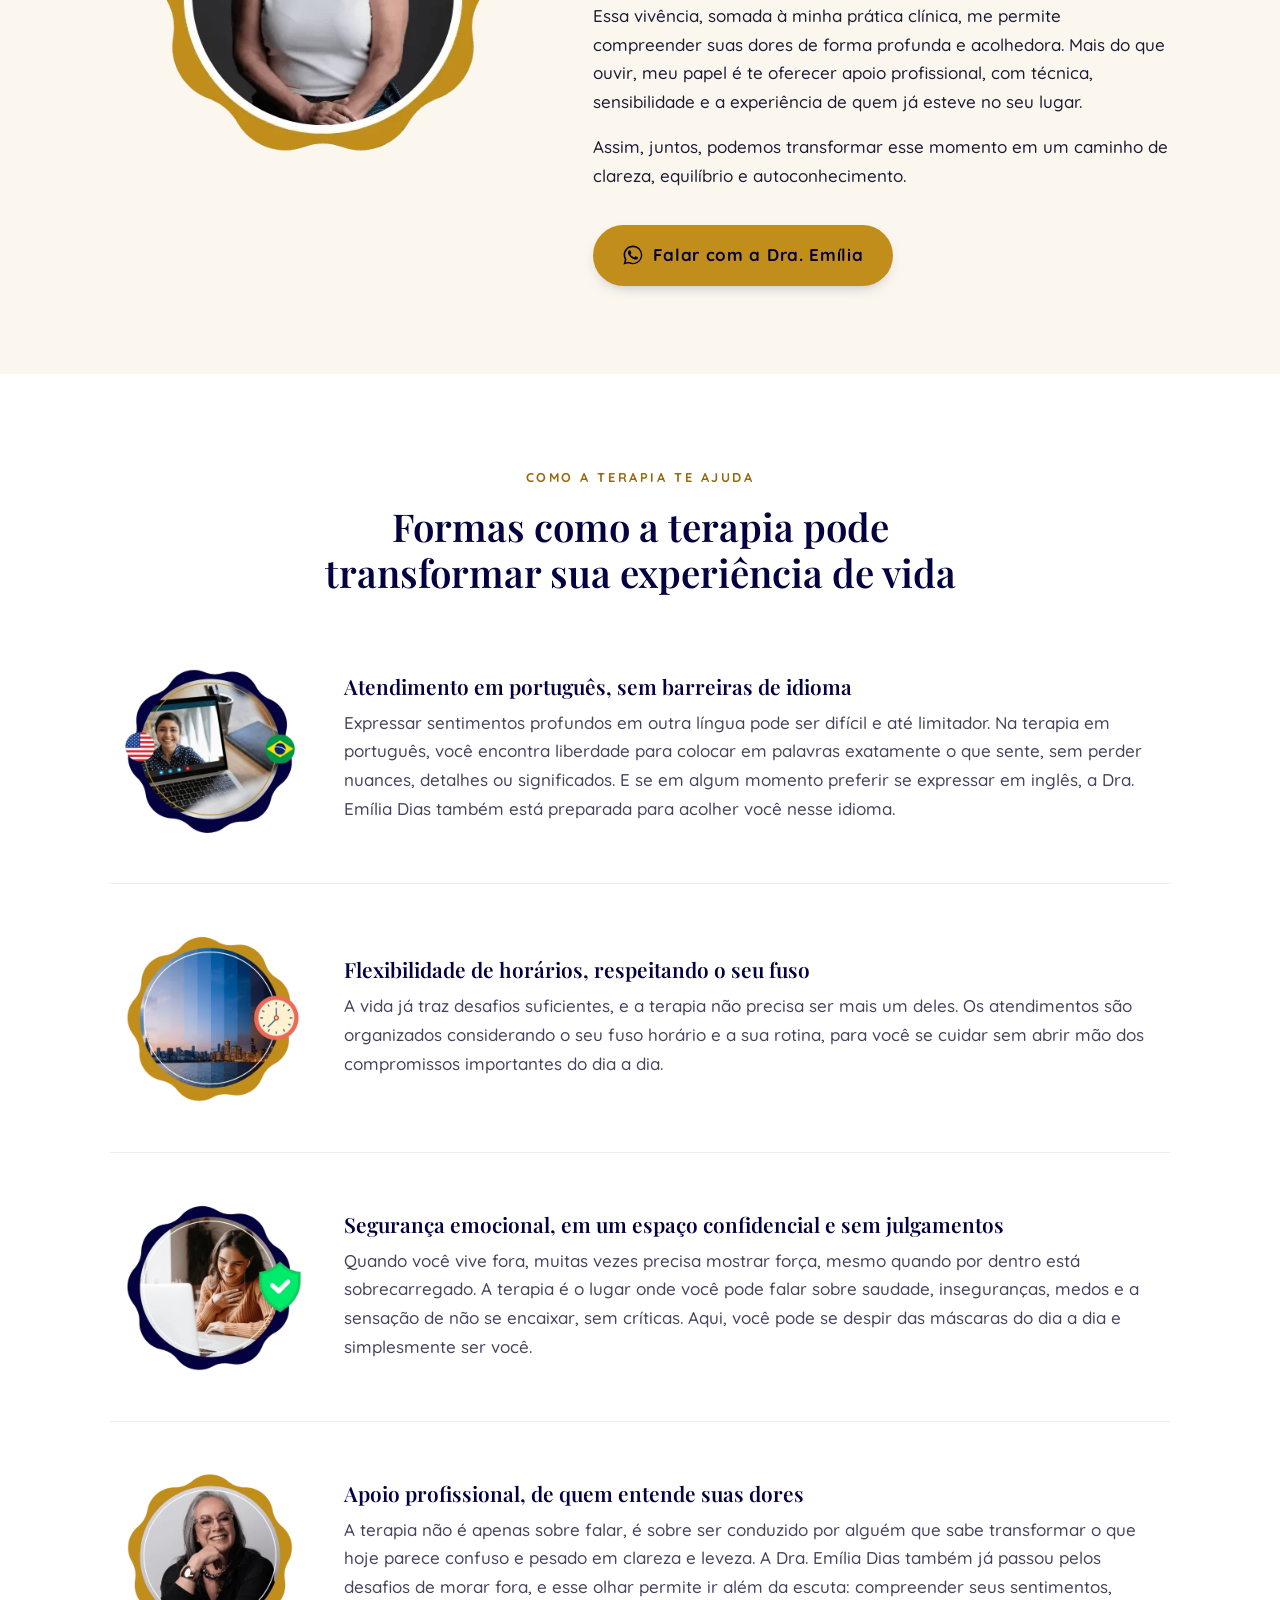
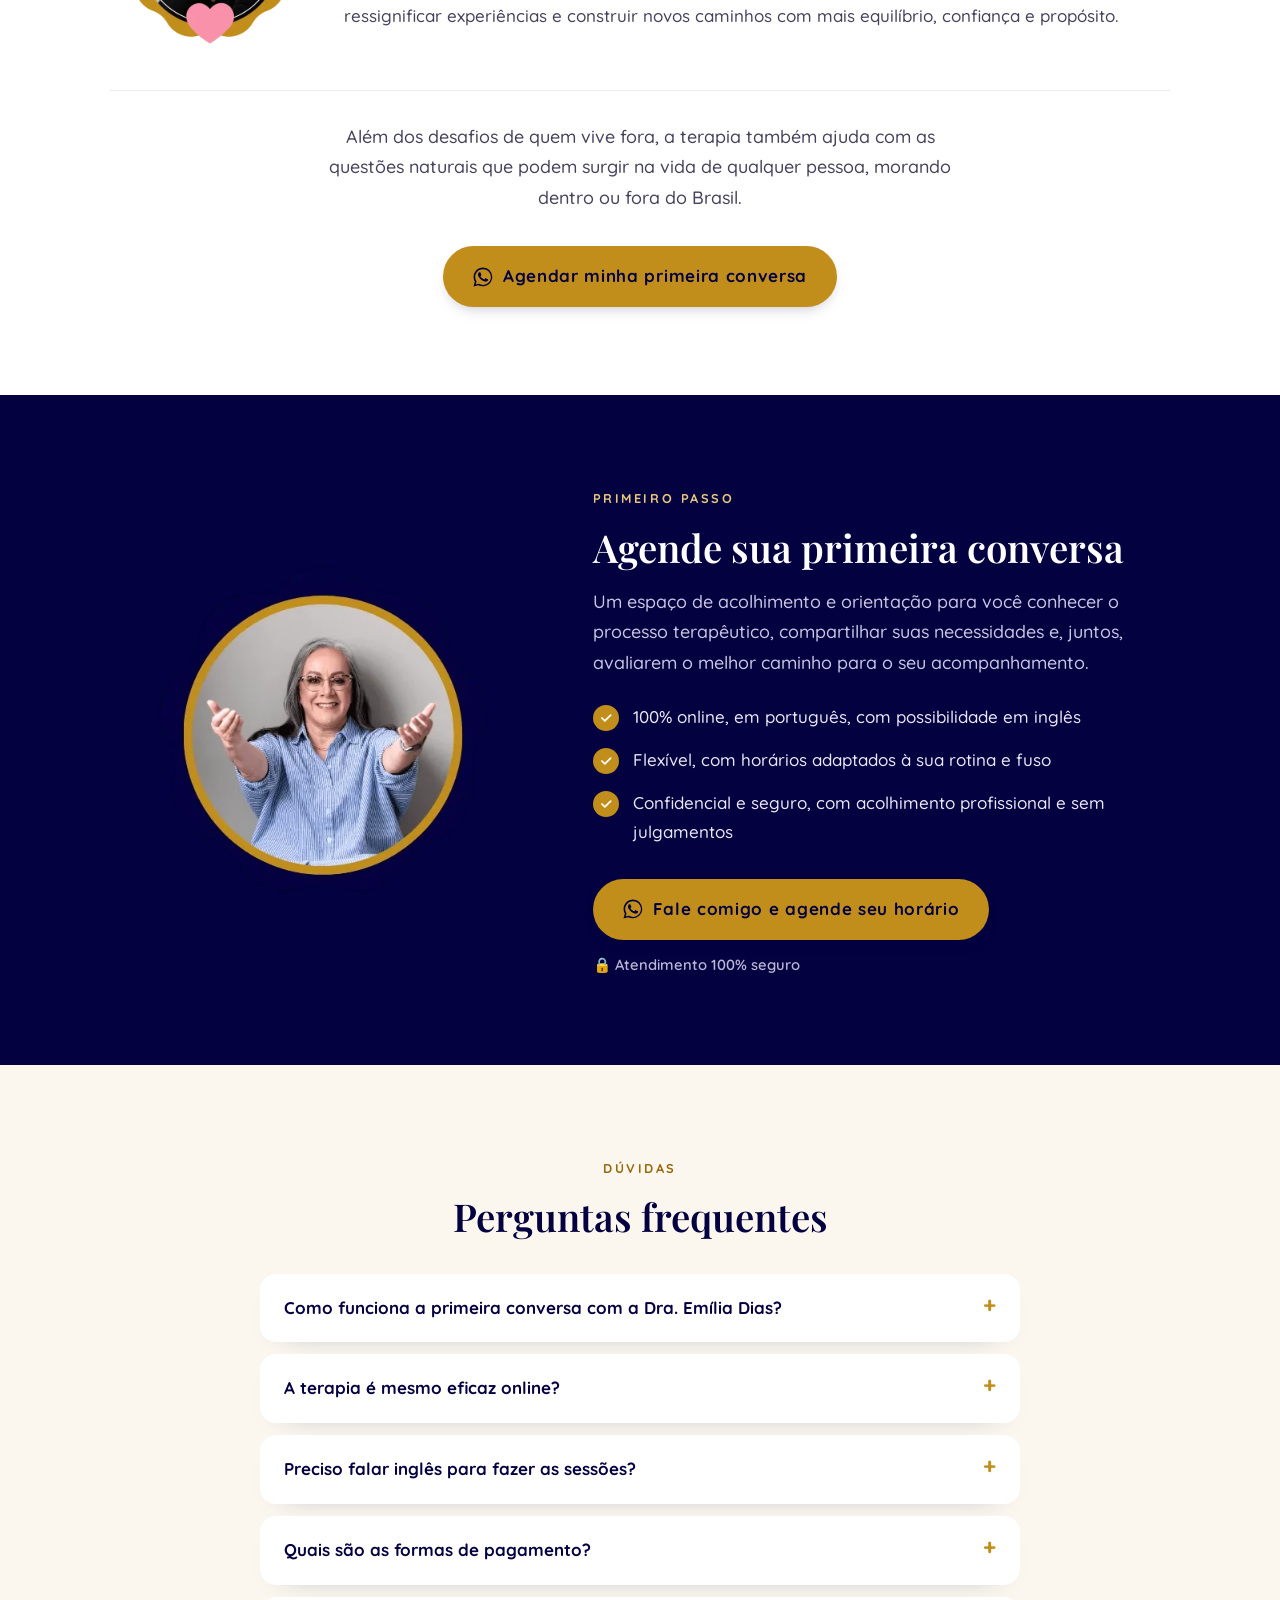
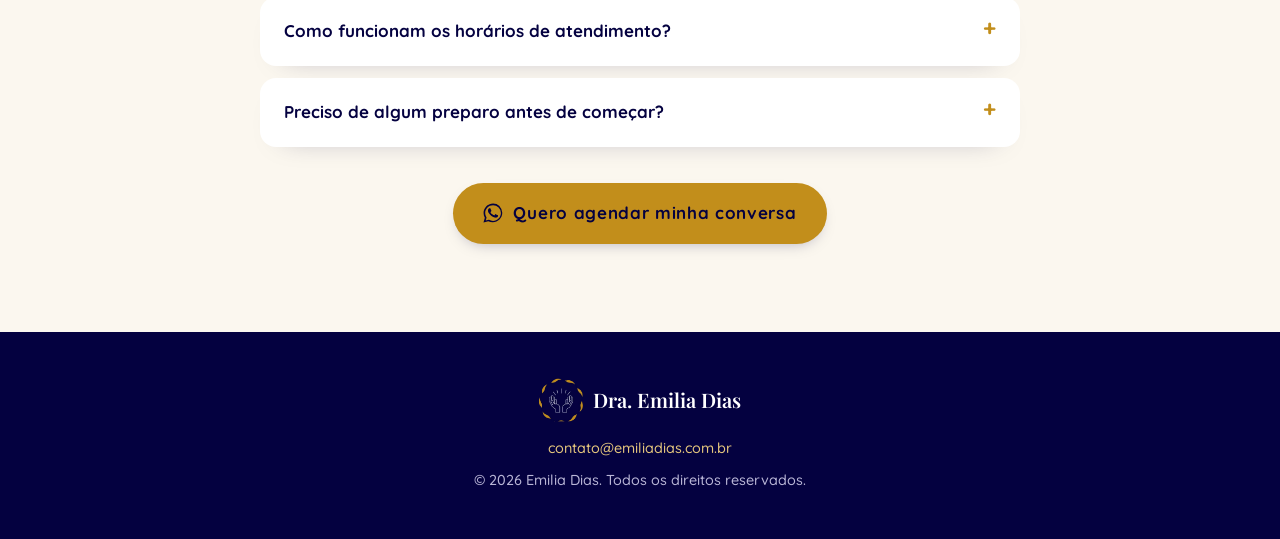
==== commit c9417a48: "ajustes da revisão do Gemini: contraste, CTAs extras, tags no lugar de pílulas Co-Authored-By: Claud" ====
--- a/expatriados/index.html
+++ b/expatriados/index.html
@@ -33,13 +33,11 @@
       <span class="eyebrow">Para brasileiros que vivem fora</span>
       <h1>Clareza e equilíbrio, <em>mesmo longe de casa</em></h1>
       <p class="lead">A terapia é o apoio que transforma solidão, saudade e insegurança em clareza. Já morei anos fora do Brasil e sei como é desafiador se sentir sozinho, perdido ou sobrecarregado.</p>
-      <div style="margin:-8px 0 28px">
-        <span class="pill">Entenda suas emoções</span><span class="pill">Reconstrua sua identidade</span><span class="pill">Fortaleça sua confiança</span>
-      </div>
+      <ul class="tags"><li>Entenda suas emoções</li><li>Reconstrua sua identidade</li><li>Fortaleça sua confiança</li></ul>
       <a class="btn" data-wa href="#"><svg viewBox="0 0 24 24"><use href="#wa"/></svg>Fale comigo e agende seu horário</a>
       <p class="note">🔒 Atendimento 100% online, seguro e confidencial</p>
     </div>
-    <div class="halo"><img src="/img/hero-celular.webp" alt="Mulher olhando o celular" width="421" height="348"></div>
+    <div class="halo"><img class="box" src="/img/hero-celular.webp" alt="Mulher olhando o celular" width="421" height="348"></div>
   </div>
 </section>
 
@@ -56,6 +54,7 @@
       <div class="card quote reveal">Que adaptar-se ao novo país parece exigir abrir mão de quem você é.</div>
     </div>
     <p class="lead center reveal" style="margin:44px auto 0"><strong style="color:#fff">Esses sentimentos não significam fraqueza.</strong> Eles mostram que você precisa de suporte para atravessar essa fase com mais leveza.</p>
+    <div class="center cta-row"><a class="btn" data-wa href="#"><svg viewBox="0 0 24 24"><use href="#wa"/></svg>Quero conversar com a Dra. Emília</a></div>
   </div>
 </section>
 
@@ -99,6 +98,7 @@
       <p>Minha trajetória vai além da formação: já morei anos fora do Brasil e vivi de perto os desafios que você talvez esteja enfrentando agora. A saudade que aperta, o choque cultural, a sensação de solidão e a necessidade constante de se reinventar.</p>
       <p>Essa vivência, somada à minha prática clínica, me permite compreender suas dores de forma profunda e acolhedora. Mais do que ouvir, meu papel é te oferecer apoio profissional, com técnica, sensibilidade e a experiência de quem já esteve no seu lugar.</p>
       <p>Assim, juntos, podemos transformar esse momento em um caminho de clareza, equilíbrio e autoconhecimento.</p>
+      <div class="cta-row"><a class="btn" data-wa href="#"><svg viewBox="0 0 24 24"><use href="#wa"/></svg>Falar com a Dra. Emília</a></div>
     </div>
   </div>
 </section>
@@ -130,6 +130,7 @@
       <p>A terapia não é apenas sobre falar, é sobre ser conduzido por alguém que sabe transformar o que hoje parece confuso e pesado em clareza e leveza. A Dra. Emília Dias também já passou pelos desafios de morar fora, e esse olhar permite ir além da escuta: compreender seus sentimentos, ressignificar experiências e construir novos caminhos com mais equilíbrio, confiança e propósito.</p></div>
     </div>
     <p class="lead center reveal" style="margin:30px auto 0">Além dos desafios de quem vive fora, a terapia também ajuda com as questões naturais que podem surgir na vida de qualquer pessoa, morando dentro ou fora do Brasil.</p>
+    <div class="center cta-row"><a class="btn" data-wa href="#"><svg viewBox="0 0 24 24"><use href="#wa"/></svg>Agendar minha primeira conversa</a></div>
   </div>
 </section>
 
--- a/style.css
+++ b/style.css
@@ -1,12 +1,12 @@
 :root{
   --navy:#040140; --navy-2:#14105a; --gold:#c28e1b; --gold-soft:#e6c77d;
-  --cream:#fbf7ef; --sand:#f3ead8; --ink:#2a2840; --muted:#6b6880;
+  --cream:#fbf7ef; --sand:#f3ead8; --ink:#1c1a33; --muted:#45425c;
   --radius:22px; --wrap:1100px;
   --serif:'Playfair Display',Georgia,serif; --sans:'Quicksand',system-ui,sans-serif;
 }
 *{box-sizing:border-box;margin:0;padding:0}
 html{scroll-behavior:smooth}
-body{font-family:var(--sans);color:var(--ink);background:var(--cream);line-height:1.7;font-size:17px;-webkit-font-smoothing:antialiased}
+body{font-family:var(--sans);color:var(--ink);background:var(--cream);line-height:1.7;font-size:17px;font-weight:500;-webkit-font-smoothing:antialiased}
 img{max-width:100%;height:auto;display:block}
 a{color:inherit}
 .wrap{max-width:var(--wrap);margin:0 auto;padding:0 20px}
@@ -16,8 +16,9 @@
 h2{font-size:clamp(1.6rem,3.6vw,2.4rem)}
 h3{font-size:1.3rem}
 em{font-style:italic;color:var(--gold)}
-.eyebrow{display:inline-block;font-size:.78rem;letter-spacing:.22em;text-transform:uppercase;color:var(--gold);font-weight:700;margin-bottom:14px}
+.eyebrow{display:inline-block;font-size:.8rem;letter-spacing:.2em;text-transform:uppercase;color:#946a0c;font-weight:700;margin-bottom:14px}
 section{padding:88px 0}
+.cta-row{margin-top:34px}
 
 /* topo */
 .top{position:sticky;top:0;z-index:20;background:rgba(251,247,239,.86);backdrop-filter:blur(10px);border-bottom:1px solid rgba(4,1,64,.06)}
@@ -28,13 +29,13 @@
 .brand small{display:block;font-family:var(--sans);font-size:.62rem;letter-spacing:.2em;color:var(--gold);text-transform:uppercase;font-weight:700;margin-top:-2px}
 
 /* botões */
-.btn{display:inline-flex;align-items:center;gap:10px;background:var(--gold);color:#fff;text-decoration:none;font-weight:700;letter-spacing:.04em;padding:16px 30px;border-radius:999px;box-shadow:0 10px 26px -10px rgba(194,142,27,.7);transition:transform .2s,box-shadow .2s,background .2s}
-.btn:hover{transform:translateY(-2px);background:#b07f12;box-shadow:0 14px 30px -10px rgba(194,142,27,.8)}
+.btn{display:inline-flex;align-items:center;gap:10px;background:var(--gold);color:var(--navy);text-decoration:none;font-weight:700;letter-spacing:.04em;padding:16px 30px;border-radius:999px;box-shadow:0 6px 16px -8px rgba(4,1,64,.35);transition:transform .2s,box-shadow .2s,background .2s}
+.btn:hover{transform:translateY(-2px);background:#d39c22;box-shadow:0 10px 22px -8px rgba(4,1,64,.4)}
 .btn svg{width:20px;height:20px;fill:currentColor}
 .btn.sm{padding:10px 20px;font-size:.88rem}
 .btn.ghost{background:transparent;color:var(--navy);border:1.5px solid var(--navy);box-shadow:none}
 .btn.ghost:hover{background:var(--navy);color:#fff}
-.note{font-size:.85rem;color:var(--muted);margin-top:12px;display:flex;align-items:center;gap:6px}
+.note{font-size:.92rem;color:var(--ink);font-weight:600;margin-top:12px;display:flex;align-items:center;gap:6px}
 
 /* hero */
 .hero{position:relative;overflow:hidden;padding:72px 0 96px}
@@ -47,6 +48,8 @@
 
 /* faixa escura */
 .dark{background:var(--navy);color:#e9e7f5}
+.dark .eyebrow{color:var(--gold-soft)}
+.dark .note{color:#d9d6ee}
 .dark h2,.dark h3{color:#fff}
 .dark .muted{color:#b9b6d6}
 
@@ -55,8 +58,8 @@
 .g2{grid-template-columns:repeat(2,1fr)}
 .g3{grid-template-columns:repeat(3,1fr)}
 .card{background:#fff;border-radius:var(--radius);padding:30px;box-shadow:0 1px 0 rgba(4,1,64,.04),0 18px 40px -26px rgba(4,1,64,.35)}
-.dark .card{background:rgba(255,255,255,.06);box-shadow:none;border:1px solid rgba(255,255,255,.1)}
-.quote{font-family:var(--serif);font-size:1.18rem;font-style:italic;line-height:1.5;position:relative;padding-top:30px}
+.dark .card{background:rgba(255,255,255,.08);box-shadow:none;border:1px solid rgba(230,199,125,.3);color:#fff}
+.quote{font-family:var(--serif);font-size:1.18rem;font-style:italic;line-height:1.5;position:relative;padding-top:46px}
 .quote::before{content:"\201C";position:absolute;top:-16px;left:-4px;font-size:4rem;color:var(--gold);font-style:normal}
 
 .checks{list-style:none;display:grid;gap:14px}
@@ -73,7 +76,9 @@
 .lead{font-size:1.12rem;color:var(--muted);max-width:640px}
 .dark .lead{color:#c8c5e3}
 
-.pill{display:inline-block;background:var(--gold);color:#fff;font-weight:700;border-radius:999px;padding:6px 16px;font-size:.85rem;margin:4px}
+.tags{list-style:none;display:flex;flex-wrap:wrap;gap:8px 20px;margin:-6px 0 28px}
+.tags li{display:flex;align-items:center;gap:8px;font-weight:700;color:var(--navy);font-size:.95rem}
+.tags li::before{content:"";width:8px;height:8px;border-radius:50%;background:var(--gold)}
 
 /* beneficios */
 .benefit{display:grid;grid-template-columns:200px 1fr;gap:34px;align-items:center;padding:34px 0;border-bottom:1px solid rgba(4,1,64,.08)}
@@ -105,6 +110,7 @@
 @media (prefers-reduced-motion:reduce){.reveal{opacity:1;transform:none}.halo img{animation:none}}
 
 @media (max-width:860px){
+  body{padding-bottom:70px}
   section{padding:64px 0}
   .hero{padding:40px 0 64px}
   .hero .wrap,.split,.split.rev{grid-template-columns:1fr;gap:32px}
@@ -116,3 +122,5 @@
   .top .btn.sm{display:none}
   .media img{max-width:300px}
 }
+
+.halo img.box{border-radius:32px}
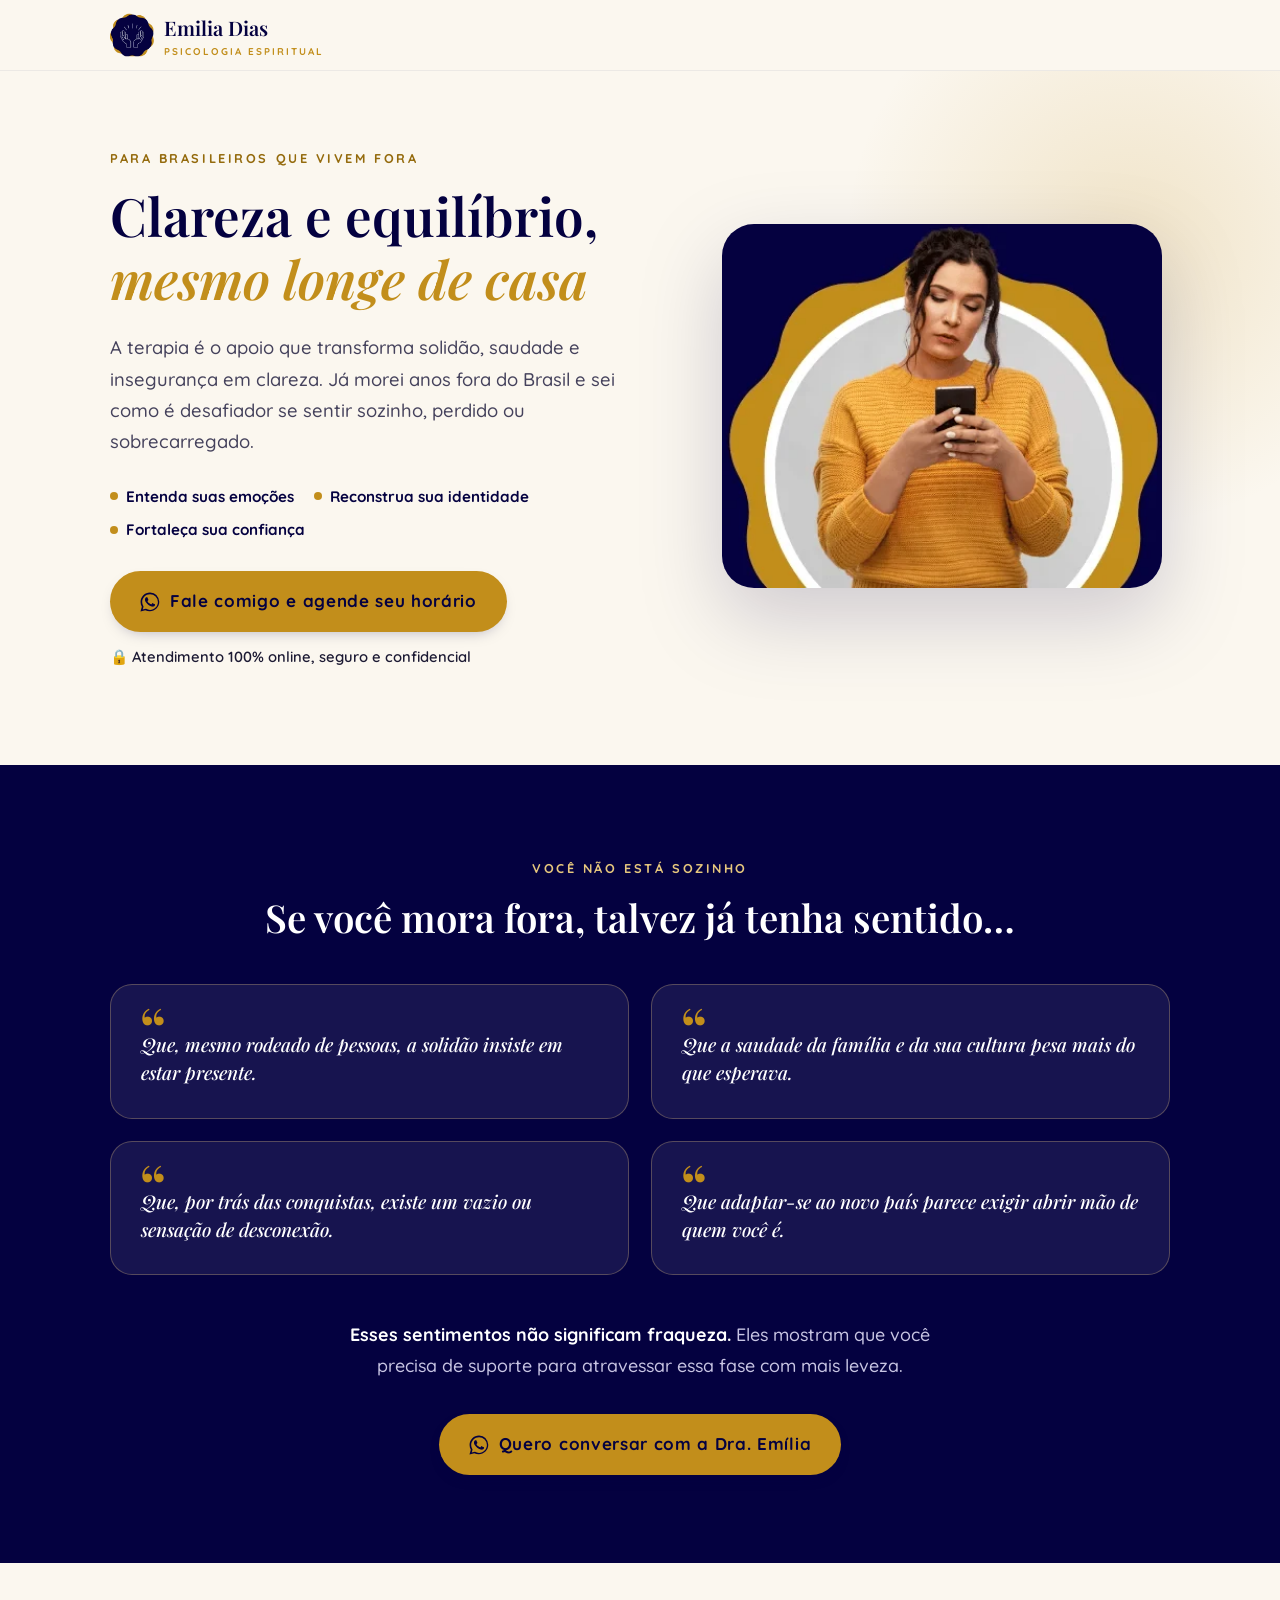
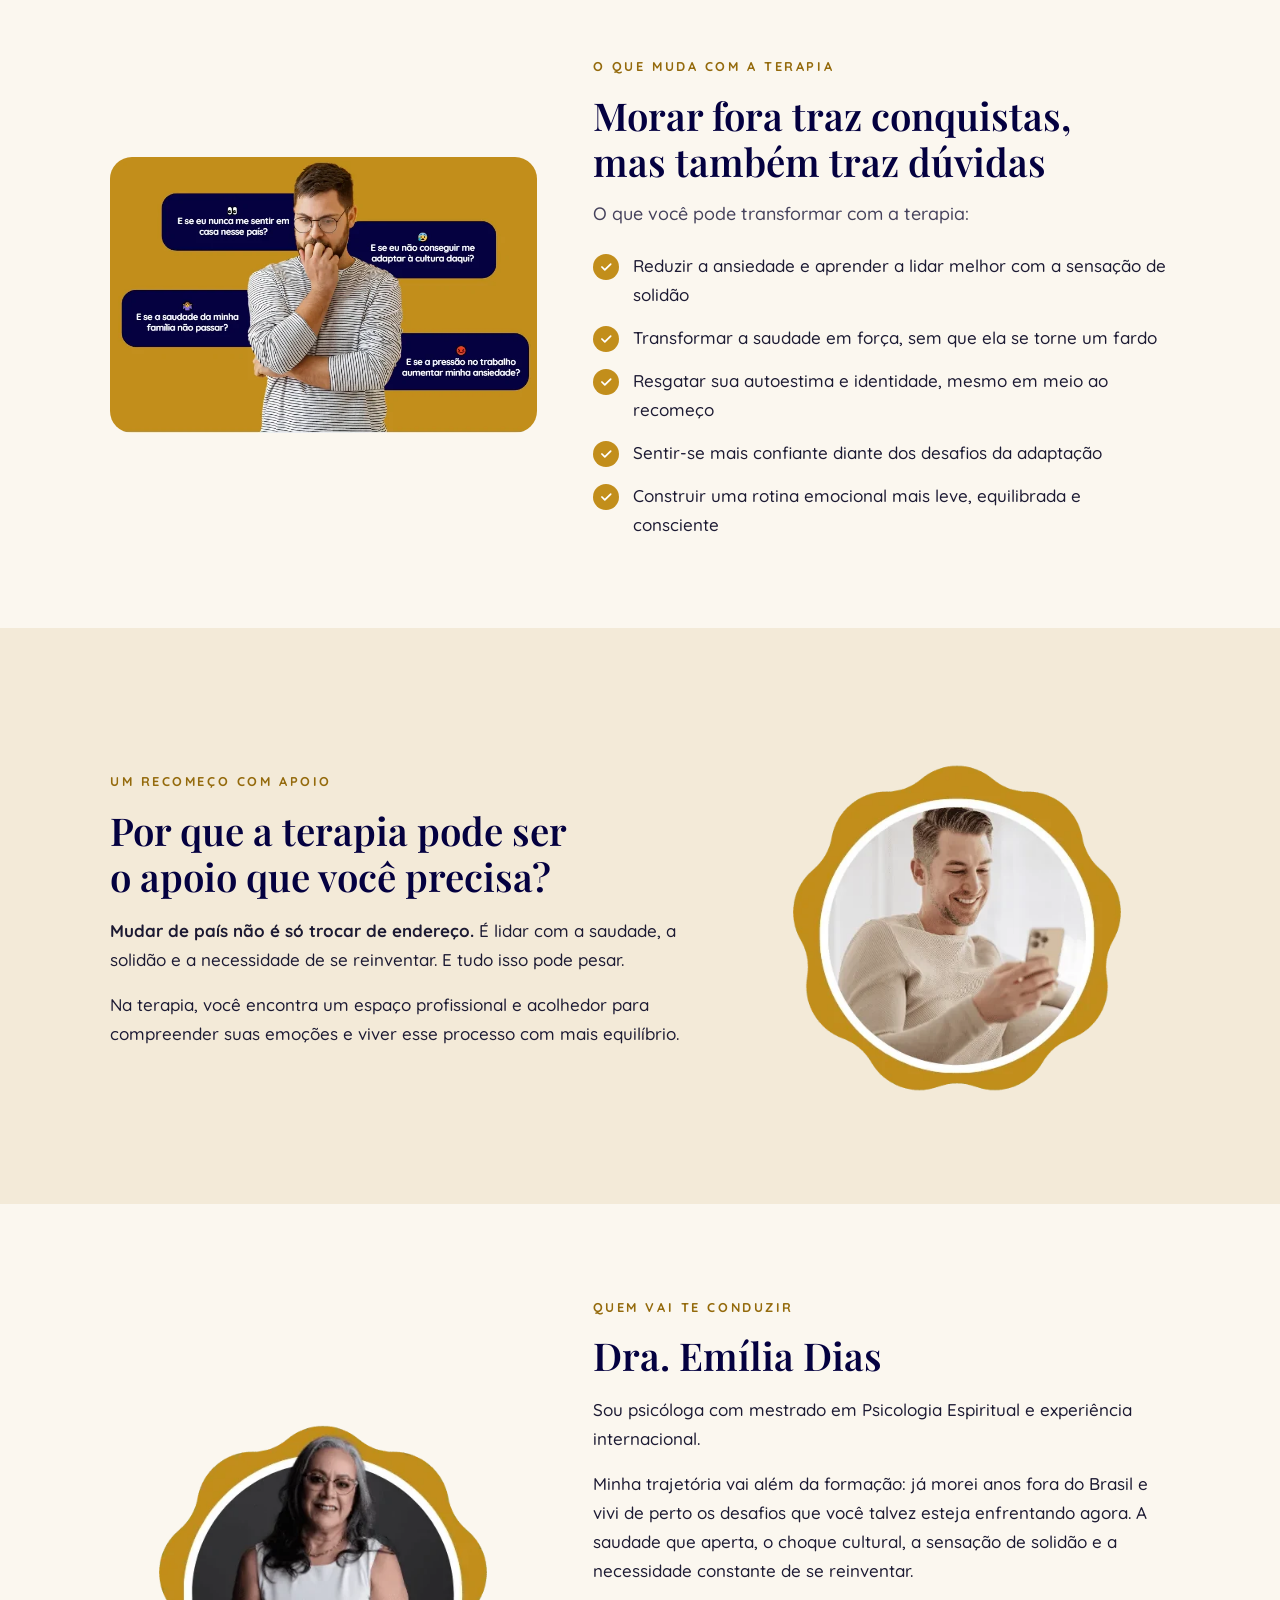
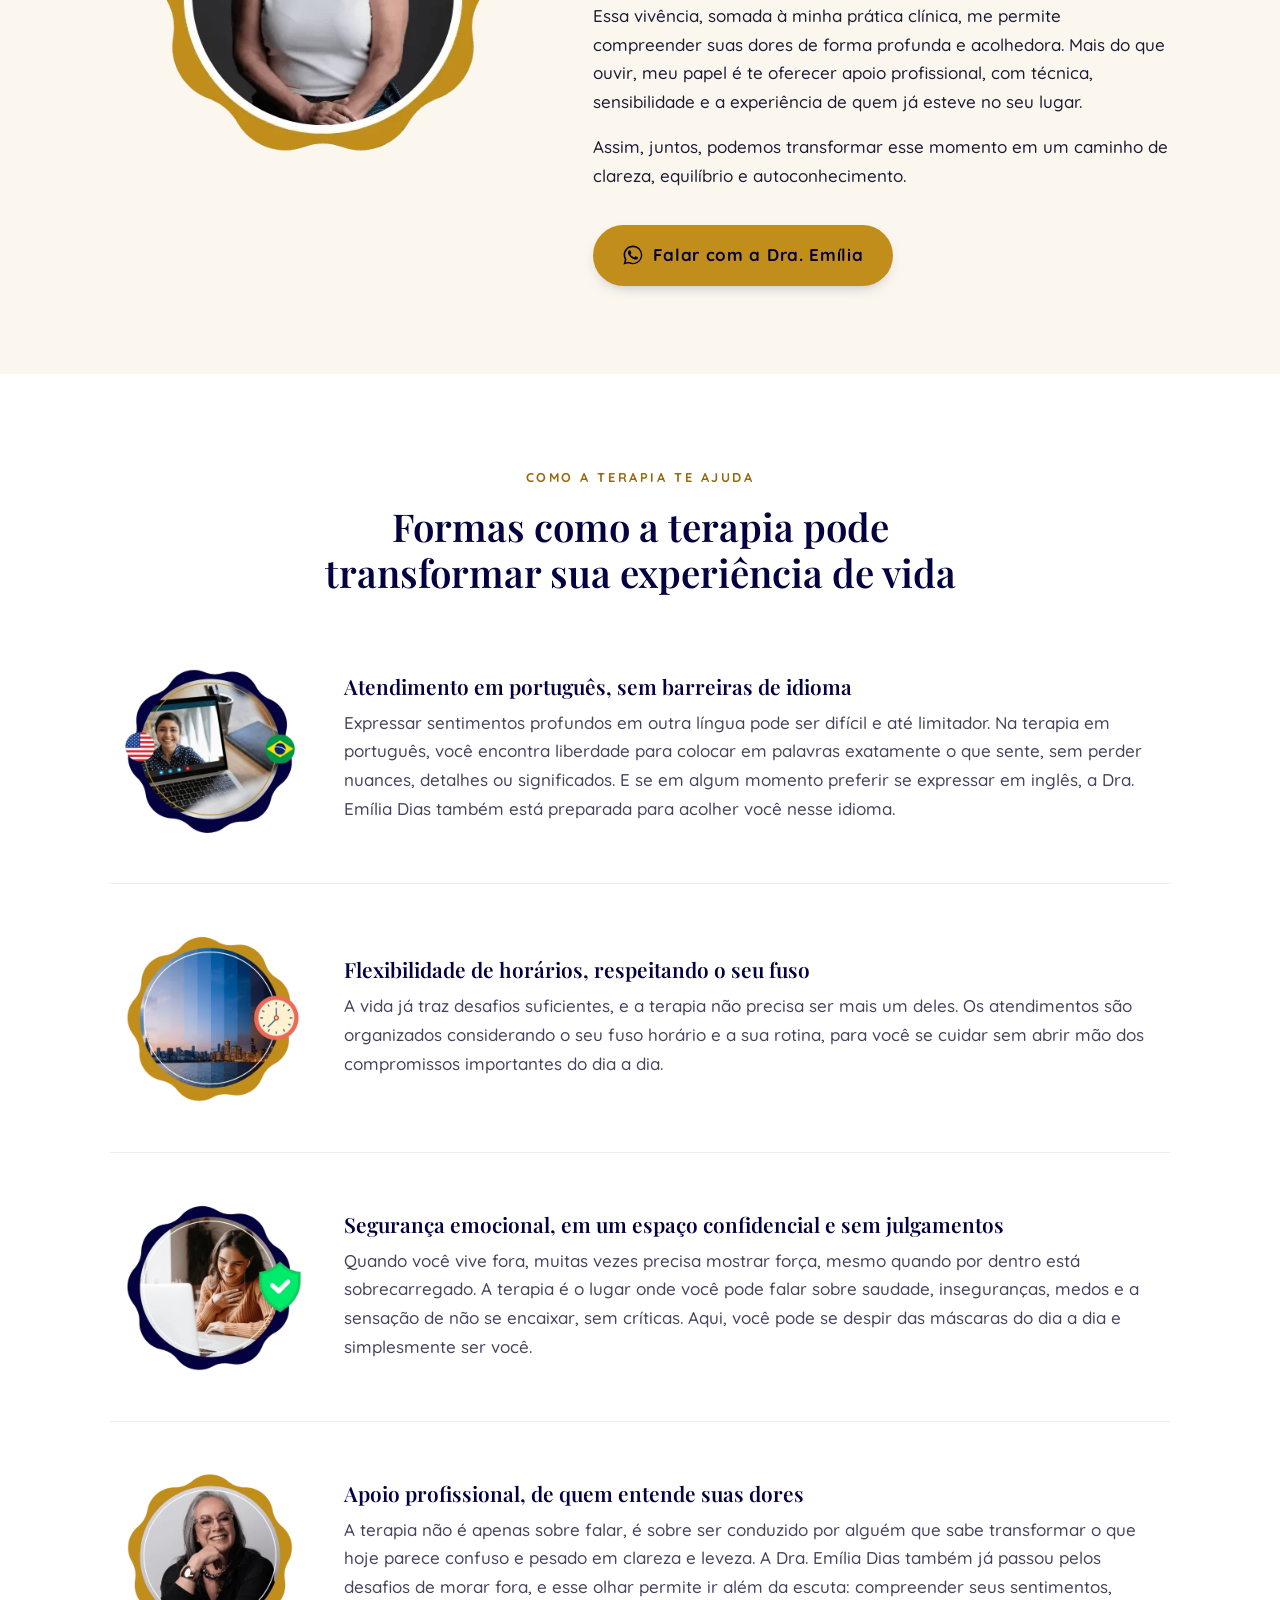
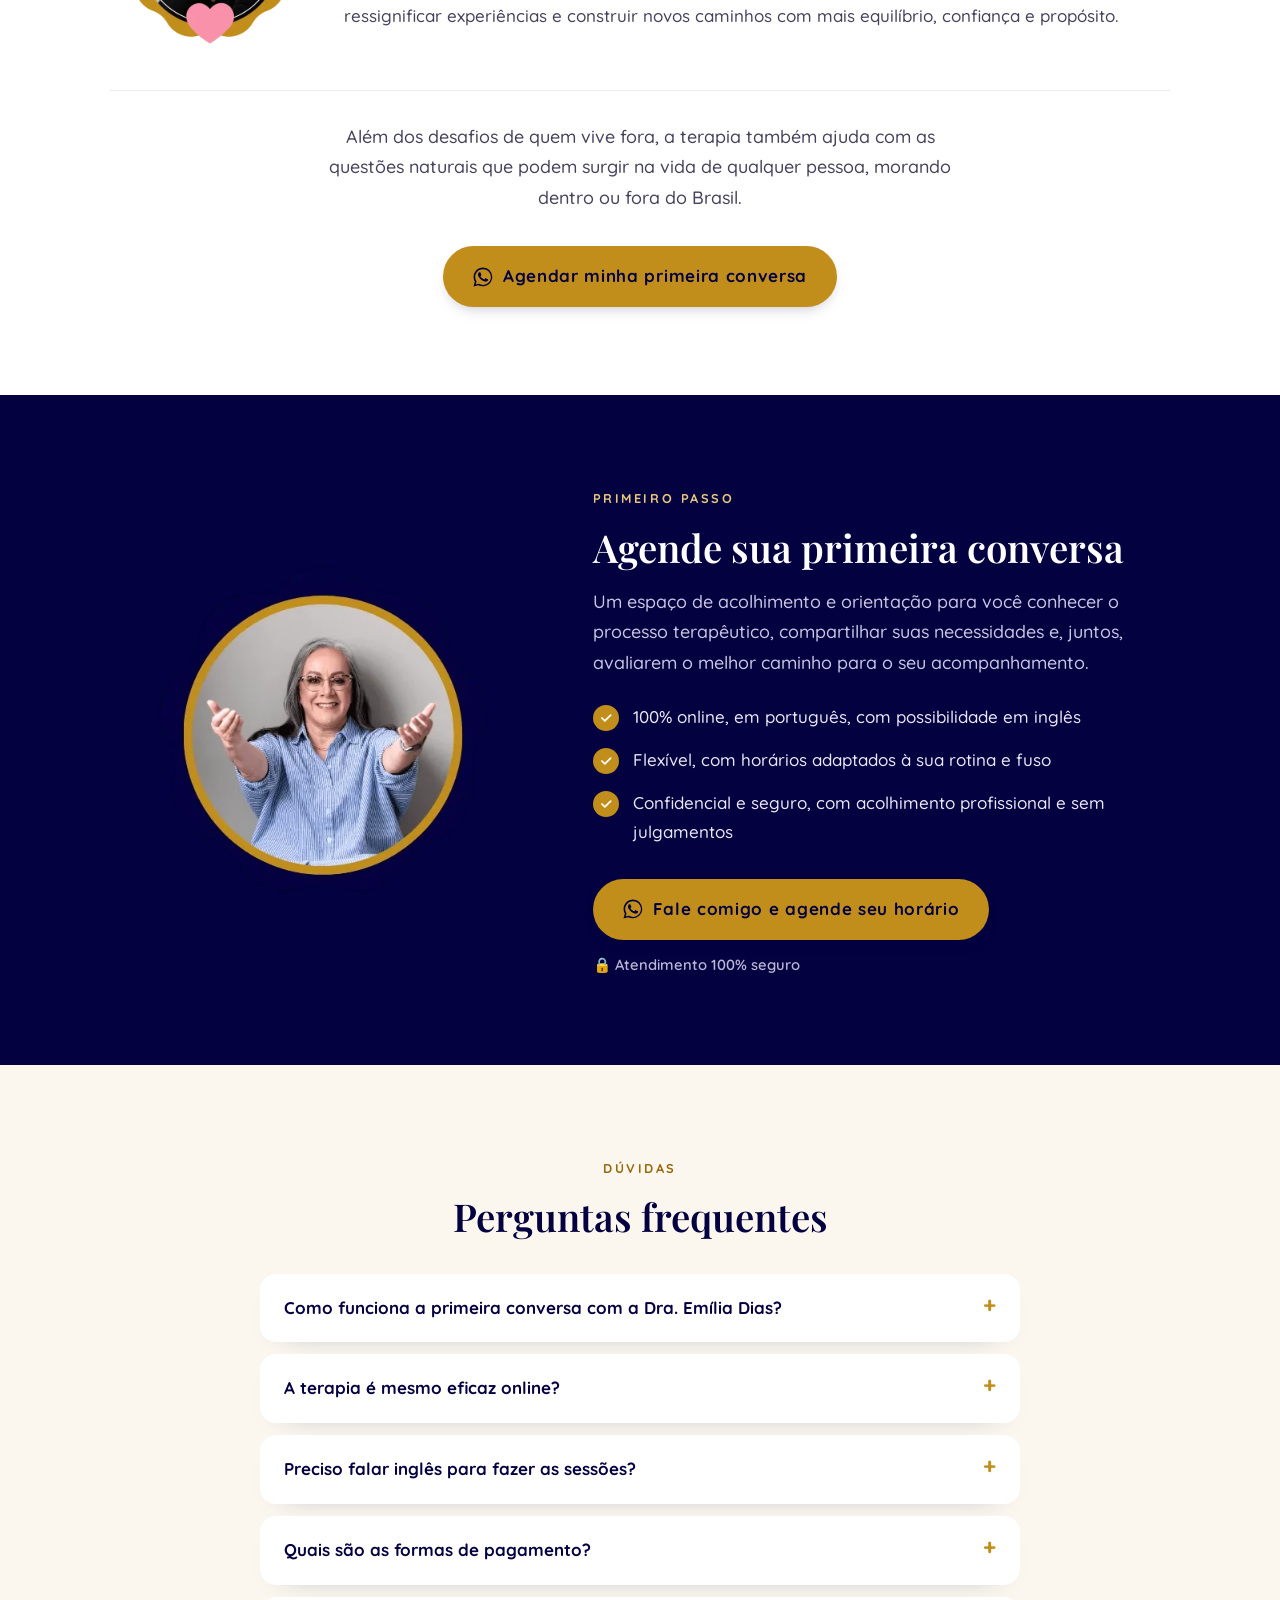
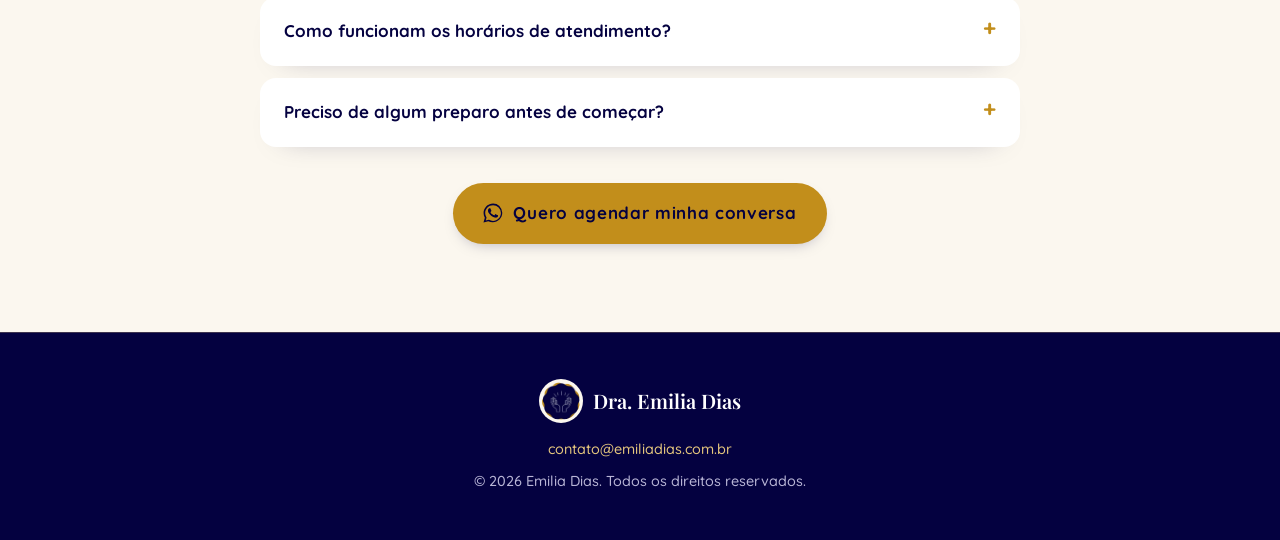
==== commit 5ea9899a: "expatriados: sem botão do topo e sem float Co-Authored-By: Claude Opus 5.5 <noreply@anthropic.com>" ====
--- a/expatriados/index.html
+++ b/expatriados/index.html
@@ -23,7 +23,6 @@
 <header class="top">
   <div class="wrap">
     <a class="brand" href="/"><img src="/img/icone.webp" alt=""><span>Emilia Dias<small>Psicologia Espiritual</small></span></a>
-    <a class="btn sm" data-wa href="#">Agende seu horário</a>
   </div>
 </header>
 
@@ -176,7 +175,6 @@
   </div>
 </footer>
 
-<a class="float" data-wa href="#" aria-label="Falar no WhatsApp"><svg viewBox="0 0 24 24"><use href="#wa"/></svg></a>
 
 <svg width="0" height="0" style="position:absolute"><symbol id="wa" viewBox="0 0 24 24"><path d="M17.47 14.38c-.3-.15-1.76-.87-2.03-.97-.27-.1-.47-.15-.67.15-.2.3-.77.97-.94 1.17-.17.2-.35.22-.65.07-.3-.15-1.26-.46-2.4-1.48-.89-.79-1.49-1.77-1.66-2.07-.17-.3-.02-.46.13-.61.13-.13.3-.35.45-.52.15-.17.2-.3.3-.5.1-.2.05-.37-.02-.52-.08-.15-.67-1.62-.92-2.22-.24-.58-.49-.5-.67-.51h-.57c-.2 0-.52.07-.8.37-.27.3-1.04 1.02-1.04 2.48s1.07 2.88 1.21 3.08c.15.2 2.1 3.2 5.08 4.49.71.31 1.26.49 1.69.63.71.23 1.36.2 1.87.12.57-.09 1.76-.72 2.01-1.41.25-.7.25-1.29.17-1.41-.07-.13-.27-.2-.57-.35M12.05 21.5h-.01a9.4 9.4 0 0 1-4.8-1.31l-.34-.2-3.57.93.95-3.48-.22-.36a9.43 9.43 0 0 1-1.44-5.03c0-5.2 4.24-9.44 9.45-9.44a9.4 9.4 0 0 1 6.68 2.77 9.38 9.38 0 0 1 2.76 6.68c0 5.2-4.24 9.44-9.46 9.44m8.04-17.48A11.3 11.3 0 0 0 12.05.67C5.78.67.68 5.77.68 12.04c0 2 .52 3.96 1.52 5.68L.58 23.33l5.73-1.5a11.33 11.33 0 0 0 5.43 1.38h.01c6.26 0 11.36-5.1 11.37-11.37a11.3 11.3 0 0 0-3.33-8.04"/></symbol></svg>
 <script>
--- a/style.css
+++ b/style.css
@@ -60,7 +60,7 @@
 .card{background:#fff;border-radius:var(--radius);padding:30px;box-shadow:0 1px 0 rgba(4,1,64,.04),0 18px 40px -26px rgba(4,1,64,.35)}
 .dark .card{background:rgba(255,255,255,.08);box-shadow:none;border:1px solid rgba(230,199,125,.3);color:#fff}
 .quote{font-family:var(--serif);font-size:1.18rem;font-style:italic;line-height:1.5;position:relative;padding-top:46px}
-.quote::before{content:"\201C";position:absolute;top:-16px;left:-4px;font-size:4rem;color:var(--gold);font-style:normal}
+.quote::before{content:"\201C";position:absolute;top:-4px;left:28px;font-size:4rem;color:var(--gold);font-style:normal}
 
 .checks{list-style:none;display:grid;gap:14px}
 .checks li{display:flex;gap:14px;align-items:flex-start}
@@ -124,3 +124,5 @@
 }
 
 .halo img.box{border-radius:32px}
+footer{border-top:1px solid rgba(230,199,125,.25)}
+footer .brand img{background:#fbf7ef;border-radius:50%;padding:3px}
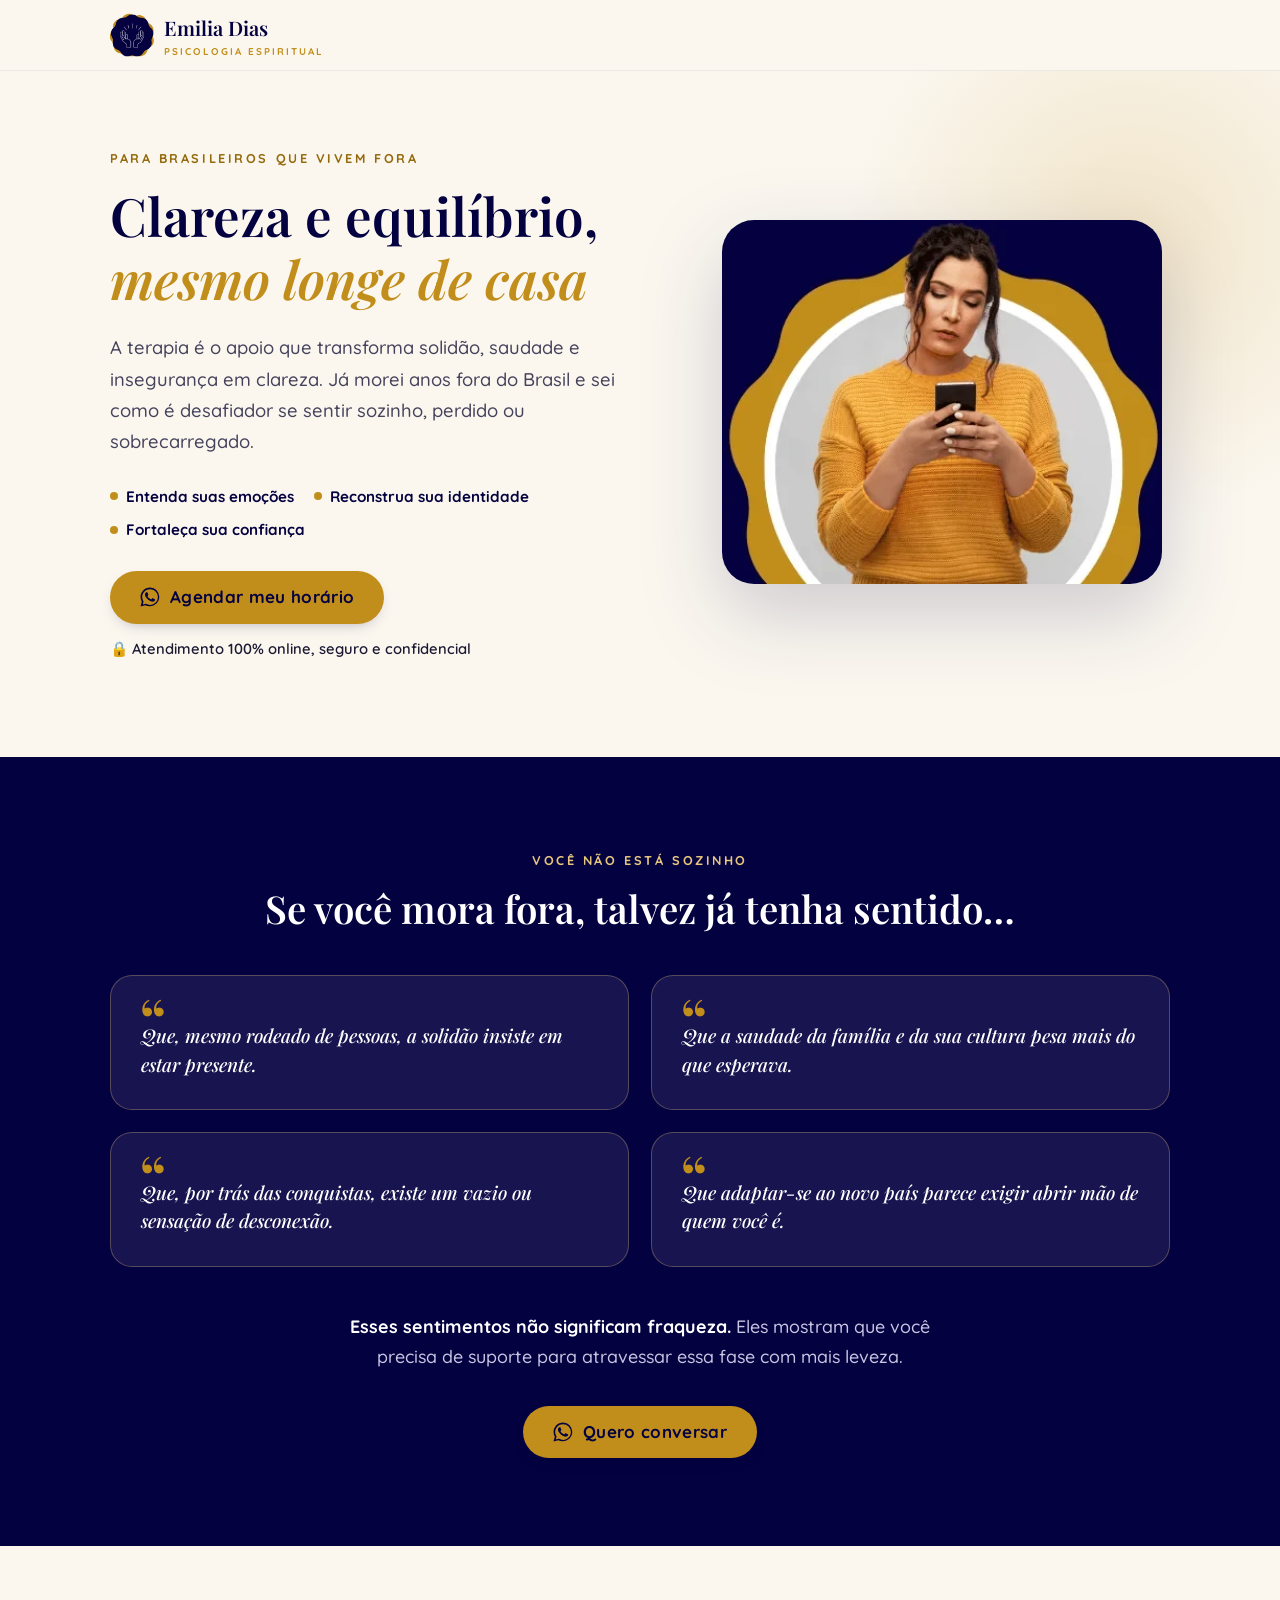
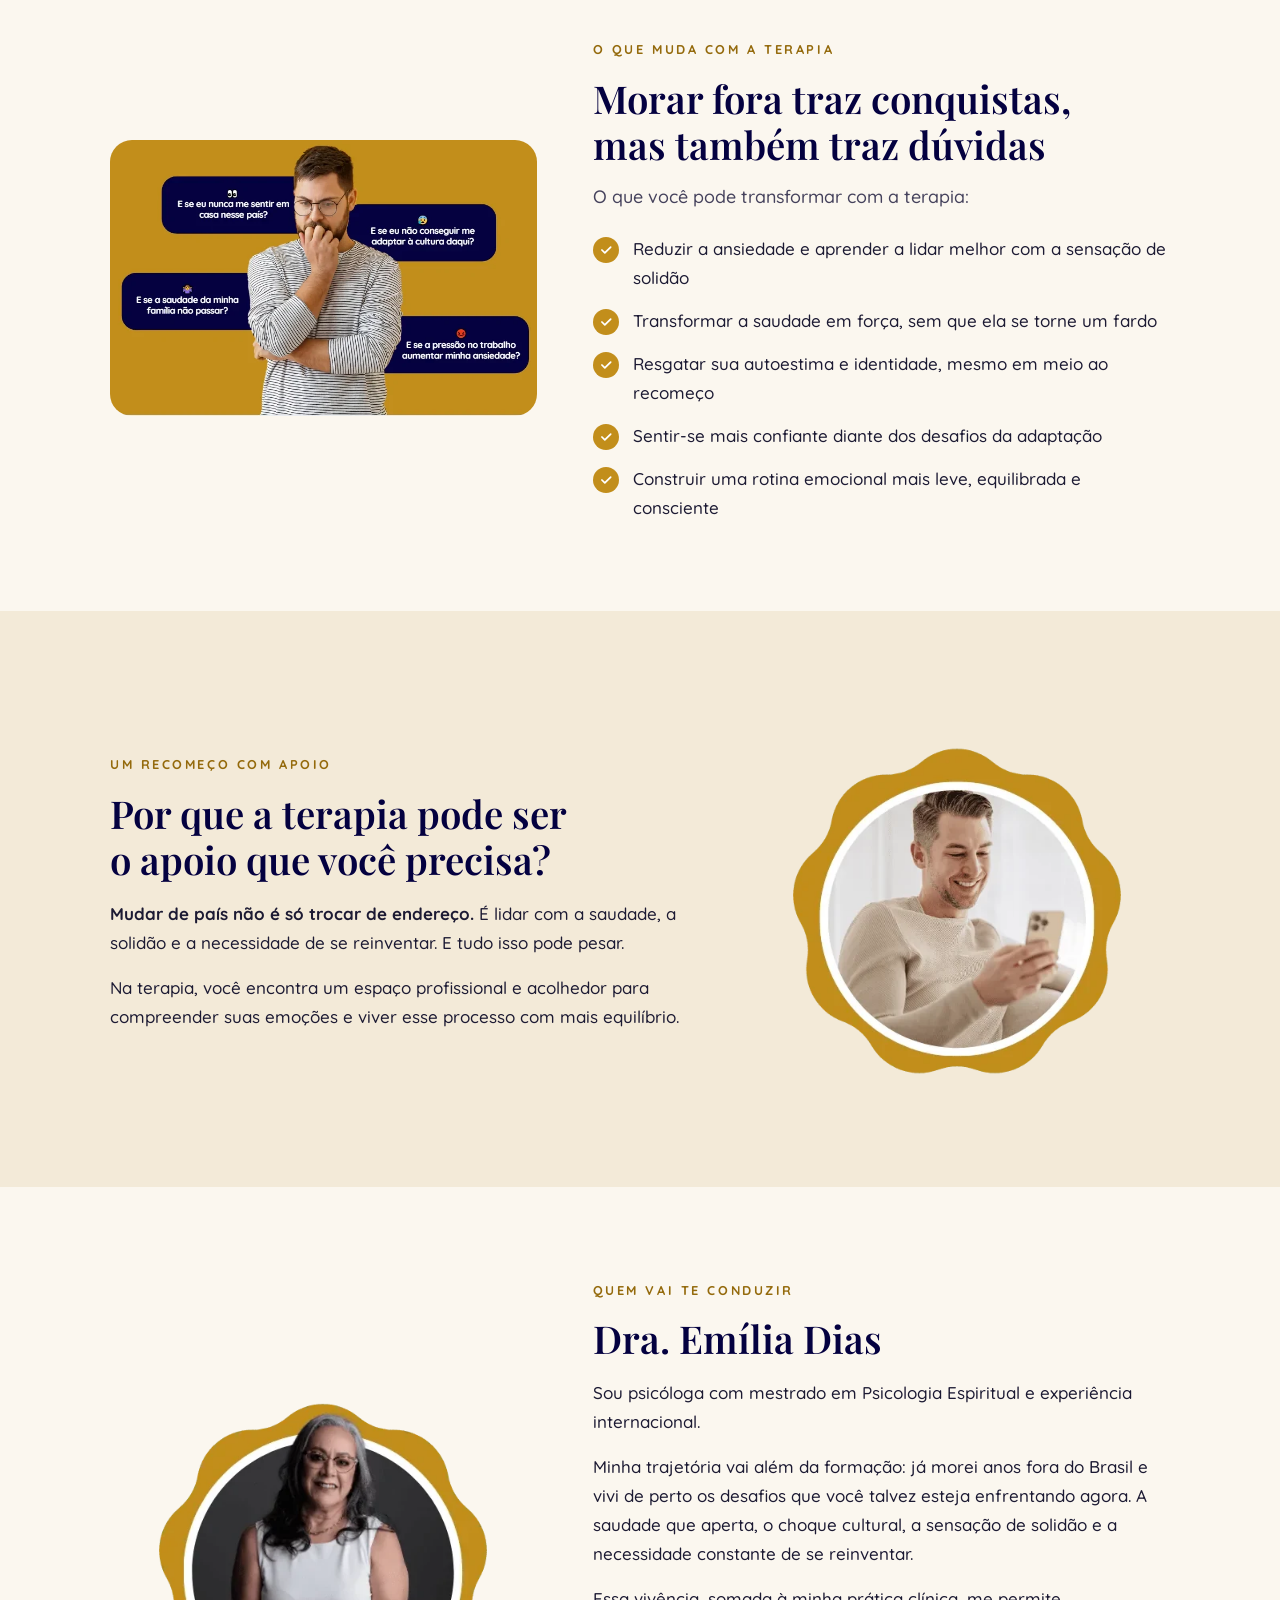
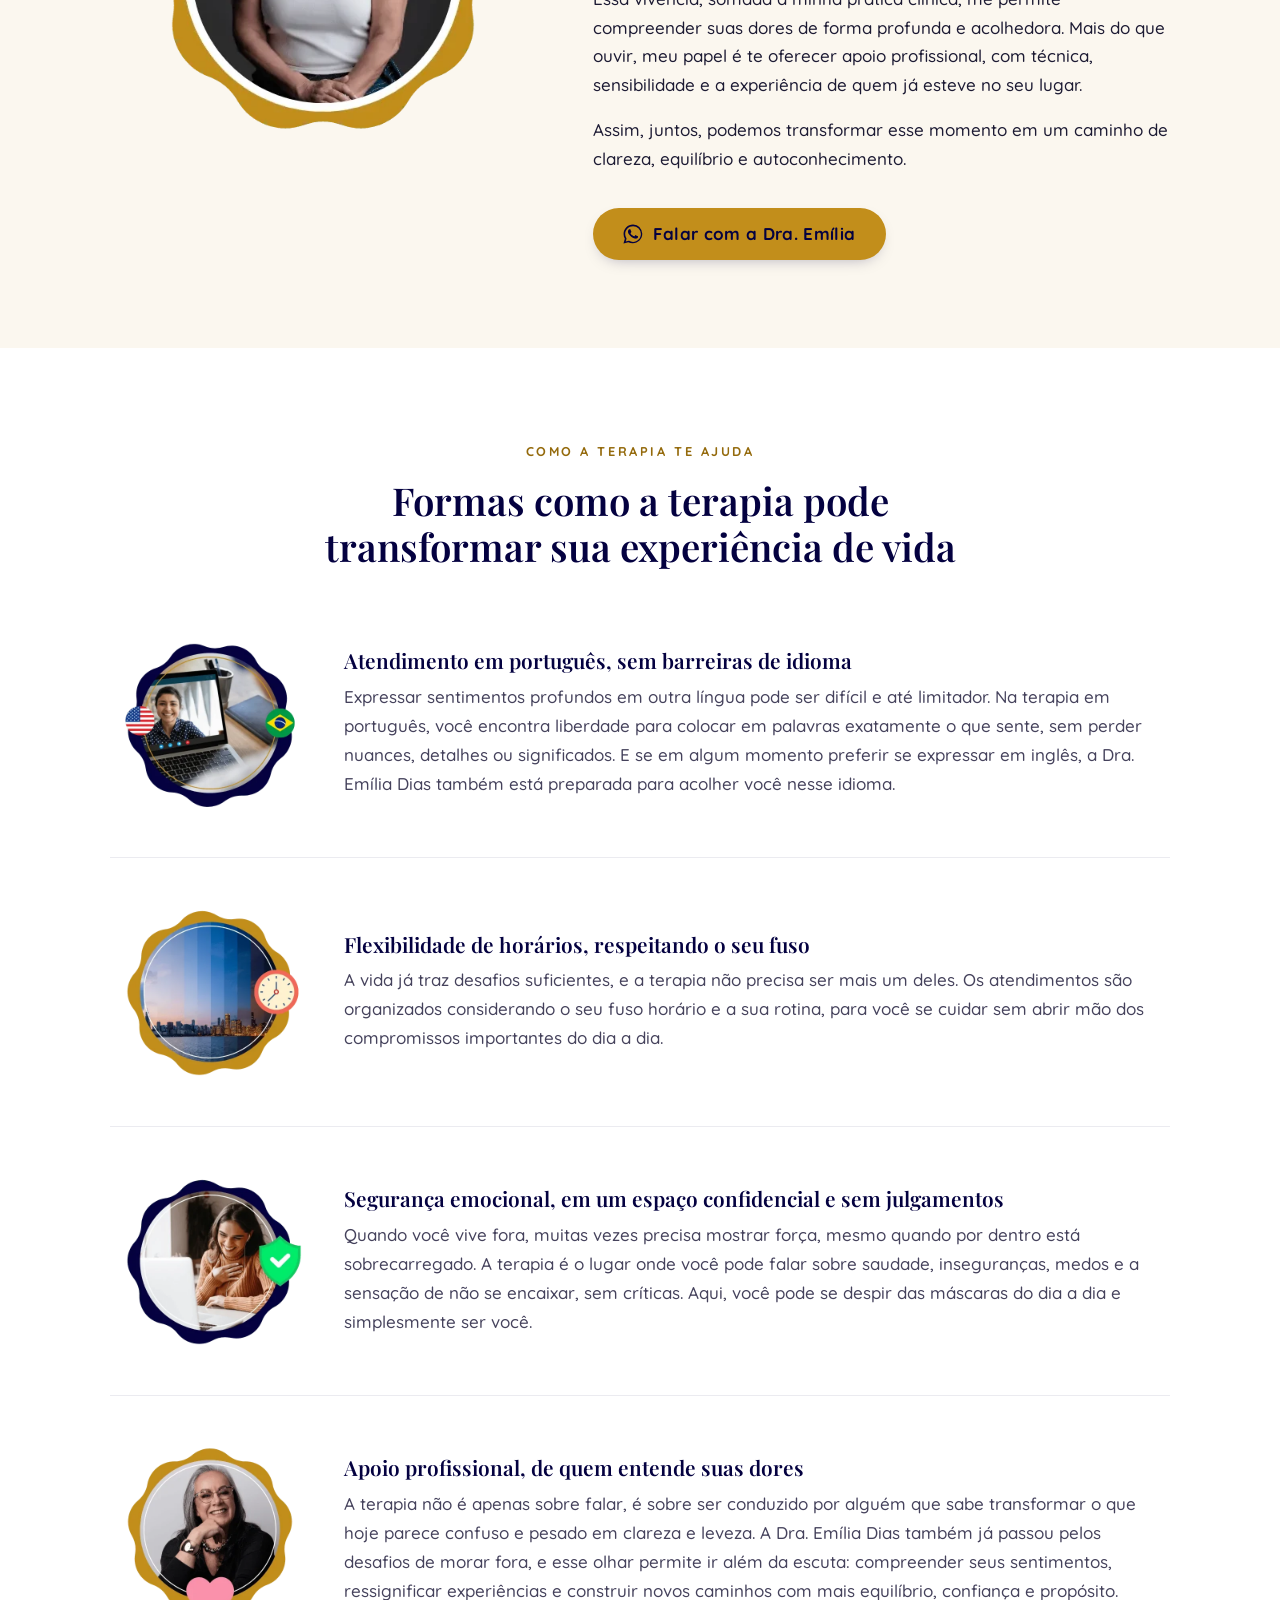
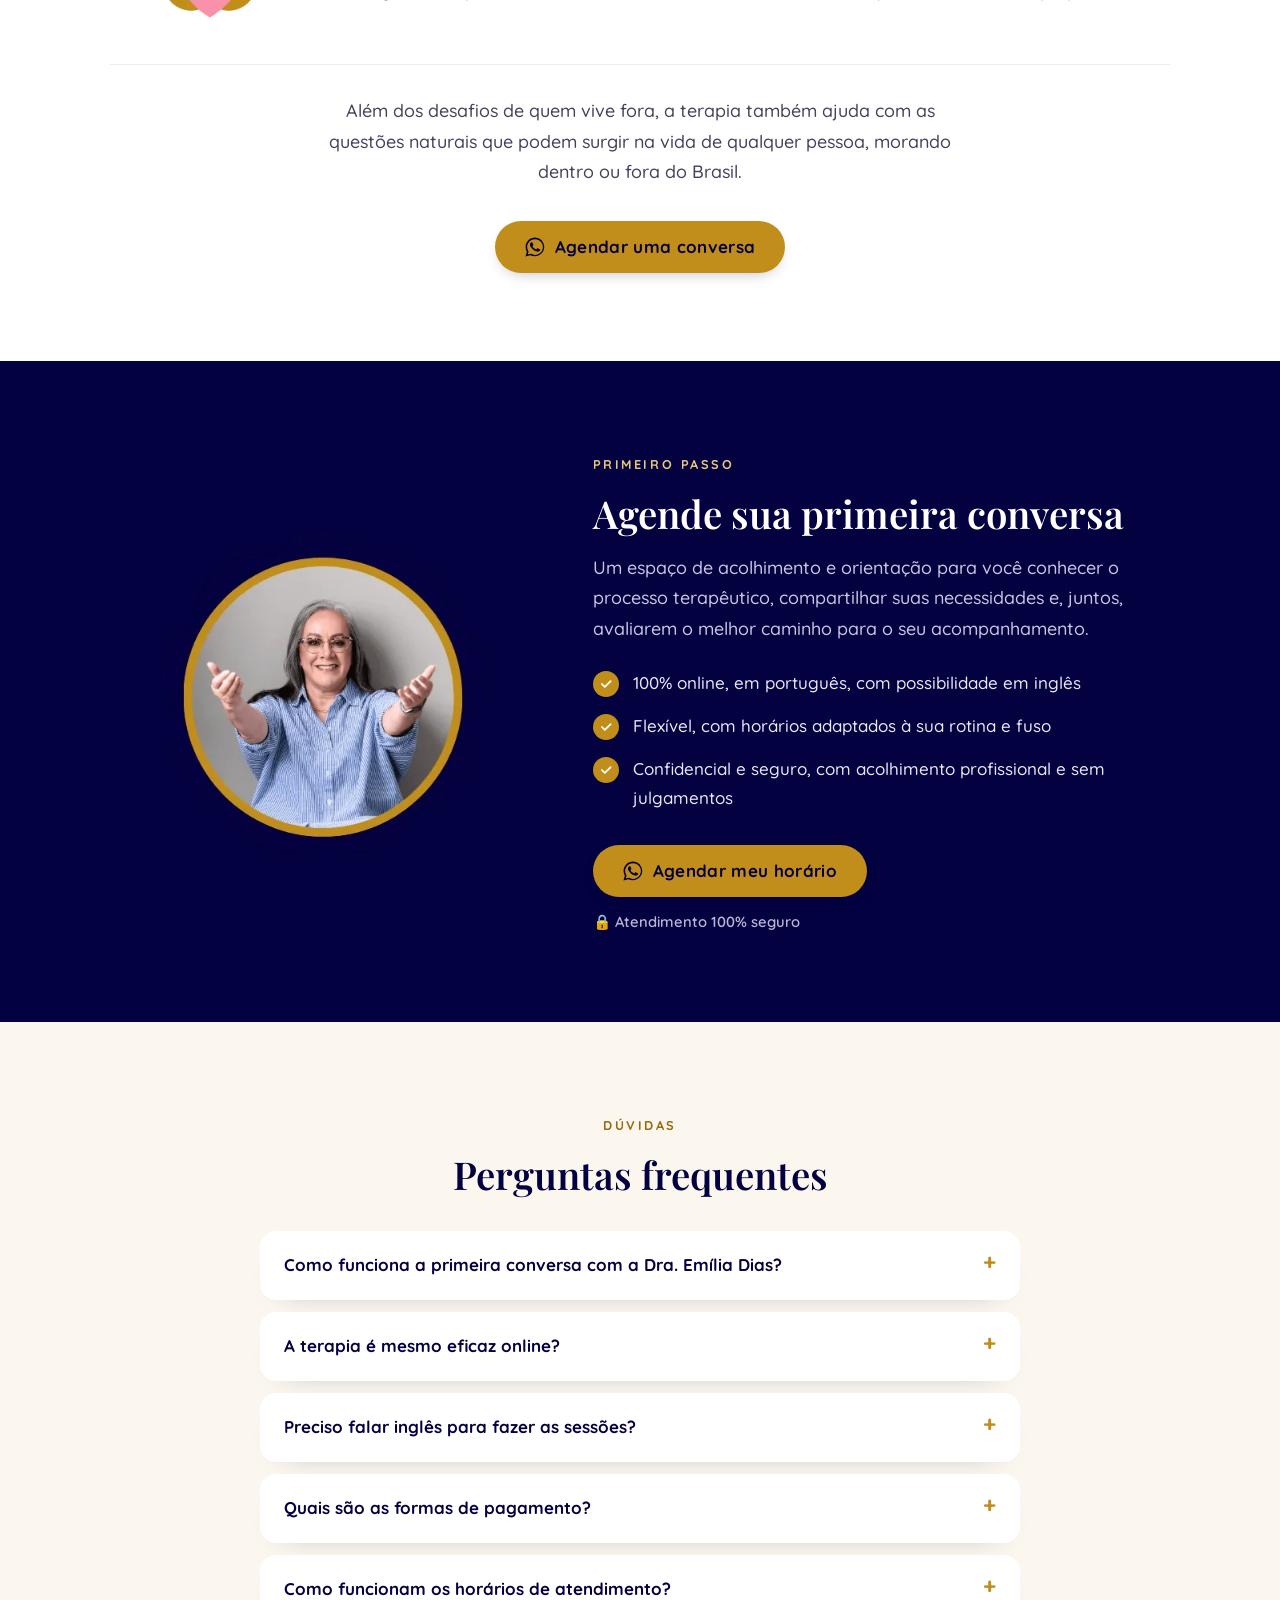
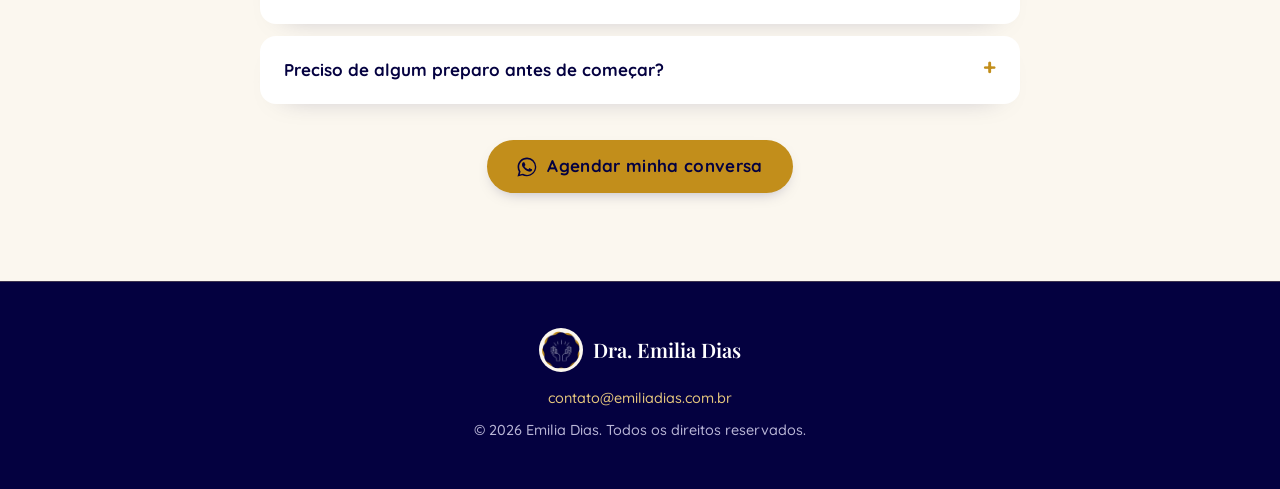
==== commit 6ea65206: "botões: textos curtos + mobile 1 linha centralizado (revisão Gemini) Co-Authored-By: Claude Opus 5.5" ====
--- a/expatriados/index.html
+++ b/expatriados/index.html
@@ -33,7 +33,7 @@
       <h1>Clareza e equilíbrio, <em>mesmo longe de casa</em></h1>
       <p class="lead">A terapia é o apoio que transforma solidão, saudade e insegurança em clareza. Já morei anos fora do Brasil e sei como é desafiador se sentir sozinho, perdido ou sobrecarregado.</p>
       <ul class="tags"><li>Entenda suas emoções</li><li>Reconstrua sua identidade</li><li>Fortaleça sua confiança</li></ul>
-      <a class="btn" data-wa href="#"><svg viewBox="0 0 24 24"><use href="#wa"/></svg>Fale comigo e agende seu horário</a>
+      <a class="btn" data-wa href="#"><svg viewBox="0 0 24 24"><use href="#wa"/></svg>Agendar meu horário</a>
       <p class="note">🔒 Atendimento 100% online, seguro e confidencial</p>
     </div>
     <div class="halo"><img class="box" src="/img/hero-celular.webp" alt="Mulher olhando o celular" width="421" height="348"></div>
@@ -53,7 +53,7 @@
       <div class="card quote reveal">Que adaptar-se ao novo país parece exigir abrir mão de quem você é.</div>
     </div>
     <p class="lead center reveal" style="margin:44px auto 0"><strong style="color:#fff">Esses sentimentos não significam fraqueza.</strong> Eles mostram que você precisa de suporte para atravessar essa fase com mais leveza.</p>
-    <div class="center cta-row"><a class="btn" data-wa href="#"><svg viewBox="0 0 24 24"><use href="#wa"/></svg>Quero conversar com a Dra. Emília</a></div>
+    <div class="center cta-row"><a class="btn" data-wa href="#"><svg viewBox="0 0 24 24"><use href="#wa"/></svg>Quero conversar</a></div>
   </div>
 </section>
 
@@ -129,7 +129,7 @@
       <p>A terapia não é apenas sobre falar, é sobre ser conduzido por alguém que sabe transformar o que hoje parece confuso e pesado em clareza e leveza. A Dra. Emília Dias também já passou pelos desafios de morar fora, e esse olhar permite ir além da escuta: compreender seus sentimentos, ressignificar experiências e construir novos caminhos com mais equilíbrio, confiança e propósito.</p></div>
     </div>
     <p class="lead center reveal" style="margin:30px auto 0">Além dos desafios de quem vive fora, a terapia também ajuda com as questões naturais que podem surgir na vida de qualquer pessoa, morando dentro ou fora do Brasil.</p>
-    <div class="center cta-row"><a class="btn" data-wa href="#"><svg viewBox="0 0 24 24"><use href="#wa"/></svg>Agendar minha primeira conversa</a></div>
+    <div class="center cta-row"><a class="btn" data-wa href="#"><svg viewBox="0 0 24 24"><use href="#wa"/></svg>Agendar uma conversa</a></div>
   </div>
 </section>
 
@@ -145,7 +145,7 @@
         <li>Flexível, com horários adaptados à sua rotina e fuso</li>
         <li>Confidencial e seguro, com acolhimento profissional e sem julgamentos</li>
       </ul>
-      <a class="btn" data-wa href="#"><svg viewBox="0 0 24 24"><use href="#wa"/></svg>Fale comigo e agende seu horário</a>
+      <a class="btn" data-wa href="#"><svg viewBox="0 0 24 24"><use href="#wa"/></svg>Agendar meu horário</a>
       <p class="note" style="color:#b9b6d6">🔒 Atendimento 100% seguro</p>
     </div>
   </div>
@@ -163,7 +163,7 @@
     <details><summary>Quais são as formas de pagamento?</summary><p>Você pode pagar via PIX ou cartão de crédito internacional, de forma prática e segura pelo Mercado Pago.</p></details>
     <details><summary>Como funcionam os horários de atendimento?</summary><p>Os horários são flexíveis e adaptados ao seu fuso, sempre dentro da agenda da Dra. Emília Dias, para que você consiga manter a terapia sem comprometer sua rotina.</p></details>
     <details><summary>Preciso de algum preparo antes de começar?</summary><p>Não. Basta ter um local tranquilo e acesso à internet. O mais importante é estar disposto a olhar para dentro e dar o primeiro passo em direção ao seu bem-estar emocional.</p></details>
-    <div class="center" style="margin-top:36px"><a class="btn" data-wa href="#"><svg viewBox="0 0 24 24"><use href="#wa"/></svg>Quero agendar minha conversa</a></div>
+    <div class="center" style="margin-top:36px"><a class="btn" data-wa href="#"><svg viewBox="0 0 24 24"><use href="#wa"/></svg>Agendar minha conversa</a></div>
   </div>
 </section>
 
--- a/style.css
+++ b/style.css
@@ -29,9 +29,9 @@
 .brand small{display:block;font-family:var(--sans);font-size:.62rem;letter-spacing:.2em;color:var(--gold);text-transform:uppercase;font-weight:700;margin-top:-2px}
 
 /* botões */
-.btn{display:inline-flex;align-items:center;gap:10px;background:var(--gold);color:var(--navy);text-decoration:none;font-weight:700;letter-spacing:.04em;padding:16px 30px;border-radius:999px;box-shadow:0 6px 16px -8px rgba(4,1,64,.35);transition:transform .2s,box-shadow .2s,background .2s}
+.btn{display:inline-flex;align-items:center;gap:10px;background:var(--gold);color:var(--navy);text-decoration:none;font-weight:700;letter-spacing:.02em;padding:16px 30px;justify-content:center;text-align:center;line-height:1.2;border-radius:999px;box-shadow:0 6px 16px -8px rgba(4,1,64,.35);transition:transform .2s,box-shadow .2s,background .2s}
 .btn:hover{transform:translateY(-2px);background:#d39c22;box-shadow:0 10px 22px -8px rgba(4,1,64,.4)}
-.btn svg{width:20px;height:20px;fill:currentColor}
+.btn svg{width:20px;height:20px;fill:currentColor;flex-shrink:0}
 .btn.sm{padding:10px 20px;font-size:.88rem}
 .btn.ghost{background:transparent;color:var(--navy);border:1.5px solid var(--navy);box-shadow:none}
 .btn.ghost:hover{background:var(--navy);color:#fff}
@@ -119,10 +119,12 @@
   .g2,.g3{grid-template-columns:1fr}
   .benefit{grid-template-columns:1fr;text-align:center;gap:16px}
   .benefit img{width:170px;margin:0 auto}
-  .top .btn.sm{display:none}
+  .btn{width:100%;max-width:340px;padding:15px 20px;font-size:15.5px;letter-spacing:0;white-space:nowrap}
+  .center .btn,.center.cta-row .btn{margin:0 auto}
   .media img{max-width:300px}
 }
 
 .halo img.box{border-radius:32px}
 footer{border-top:1px solid rgba(230,199,125,.25)}
 footer .brand img{background:#fbf7ef;border-radius:50%;padding:3px}
+@media (max-width:359px){.btn{white-space:normal;font-size:14.5px;padding:14px 16px;border-radius:28px}}
